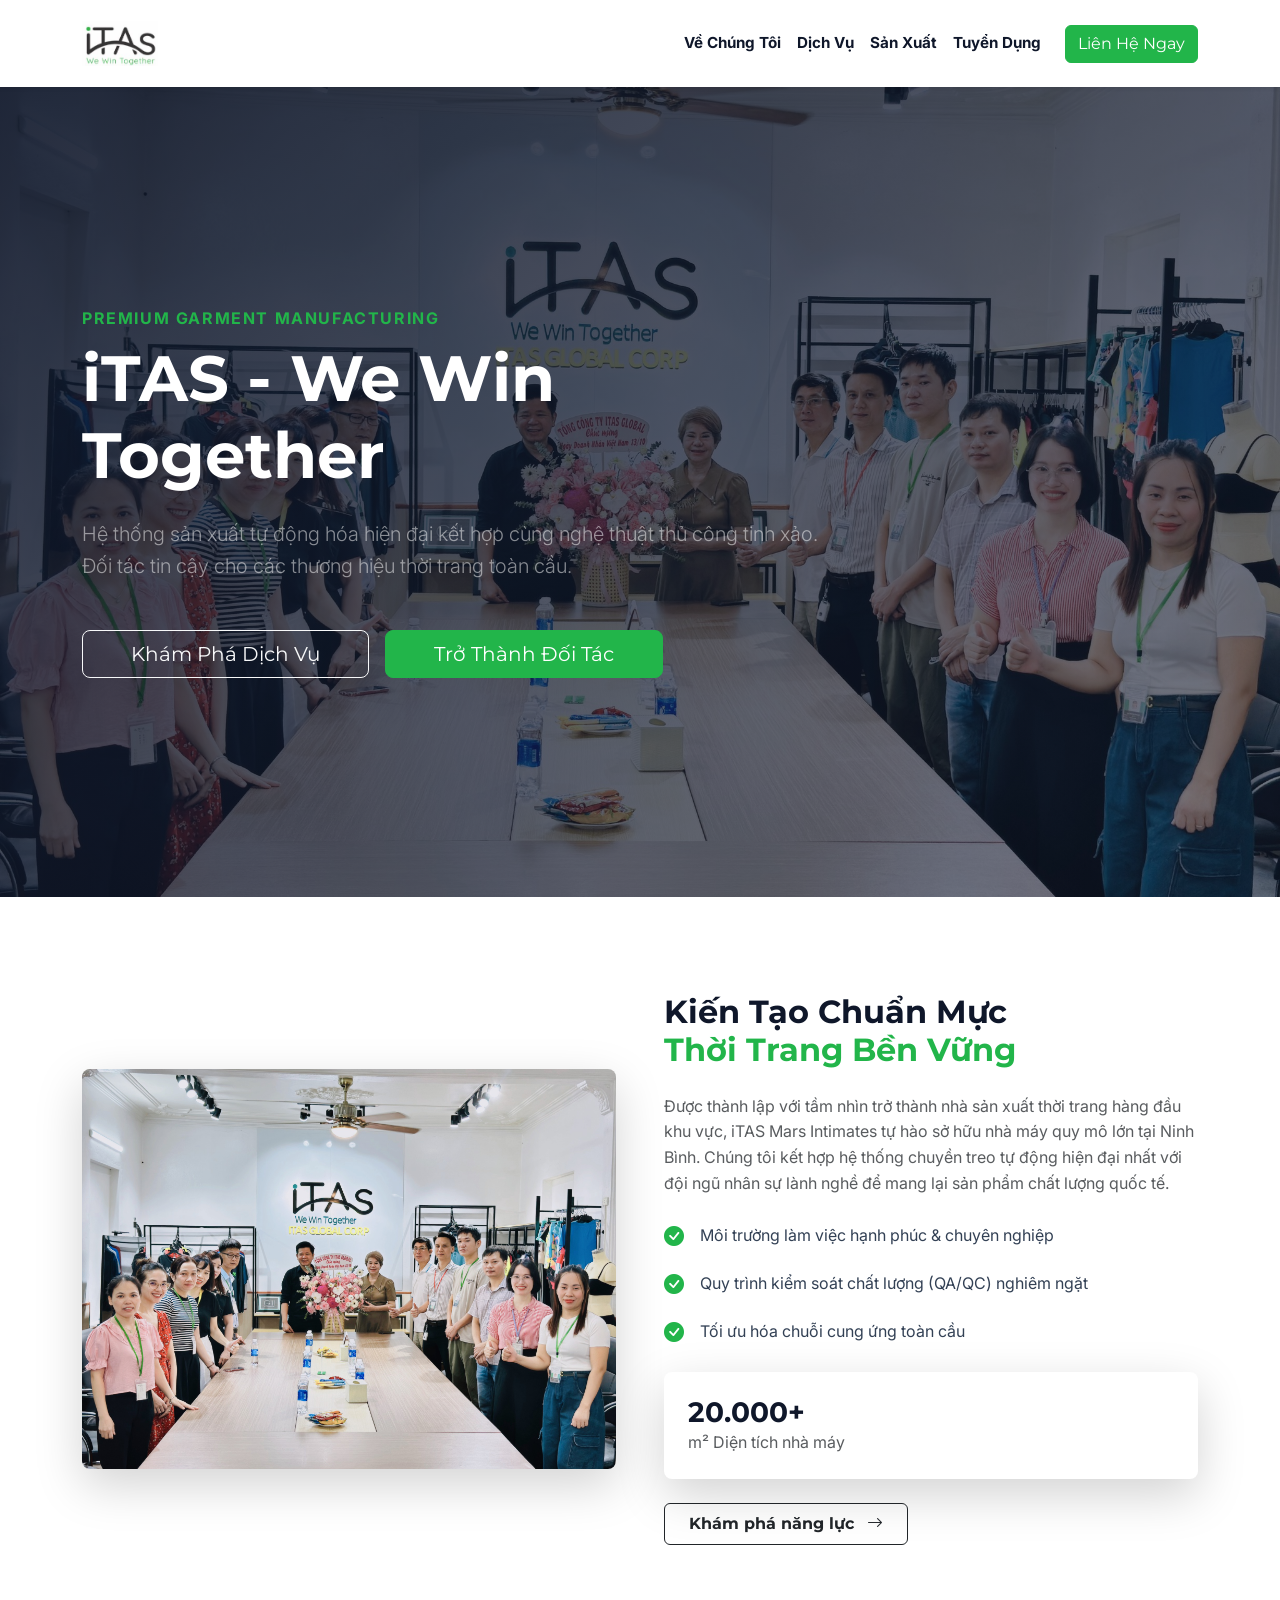
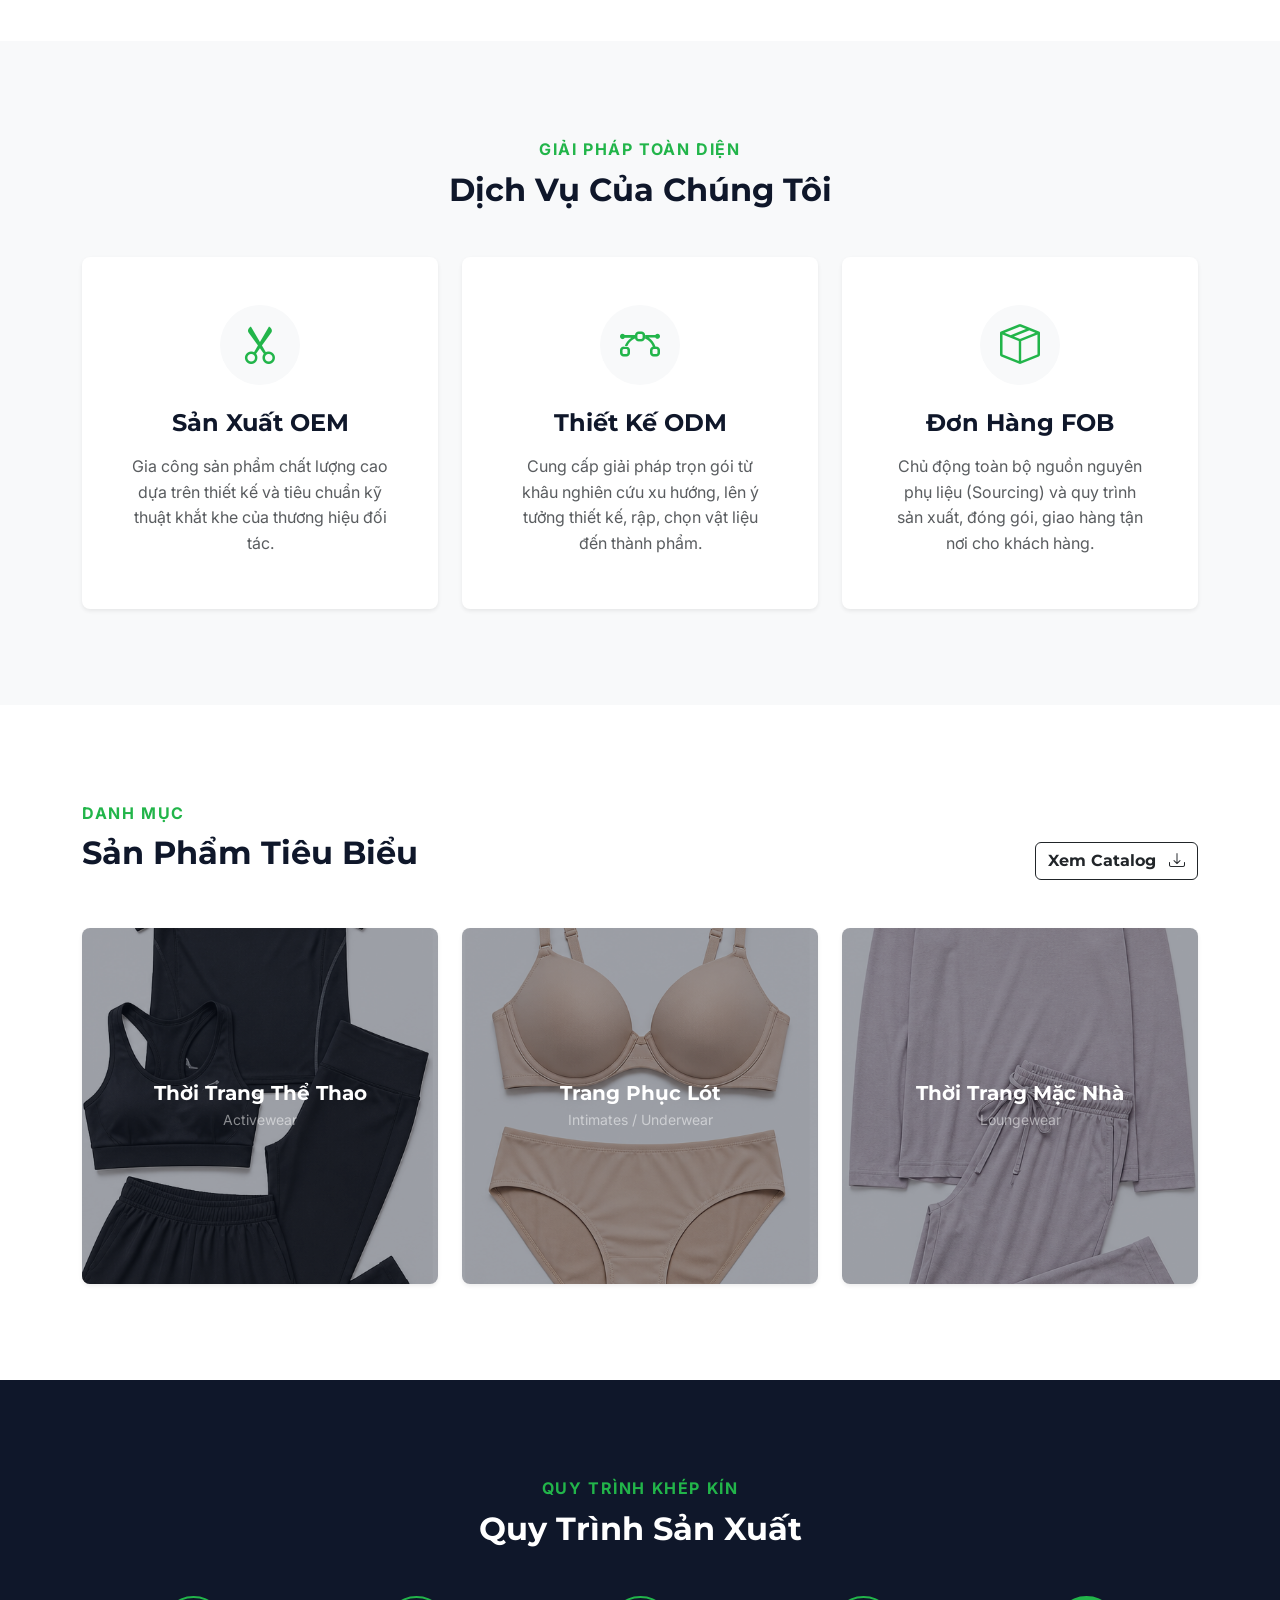
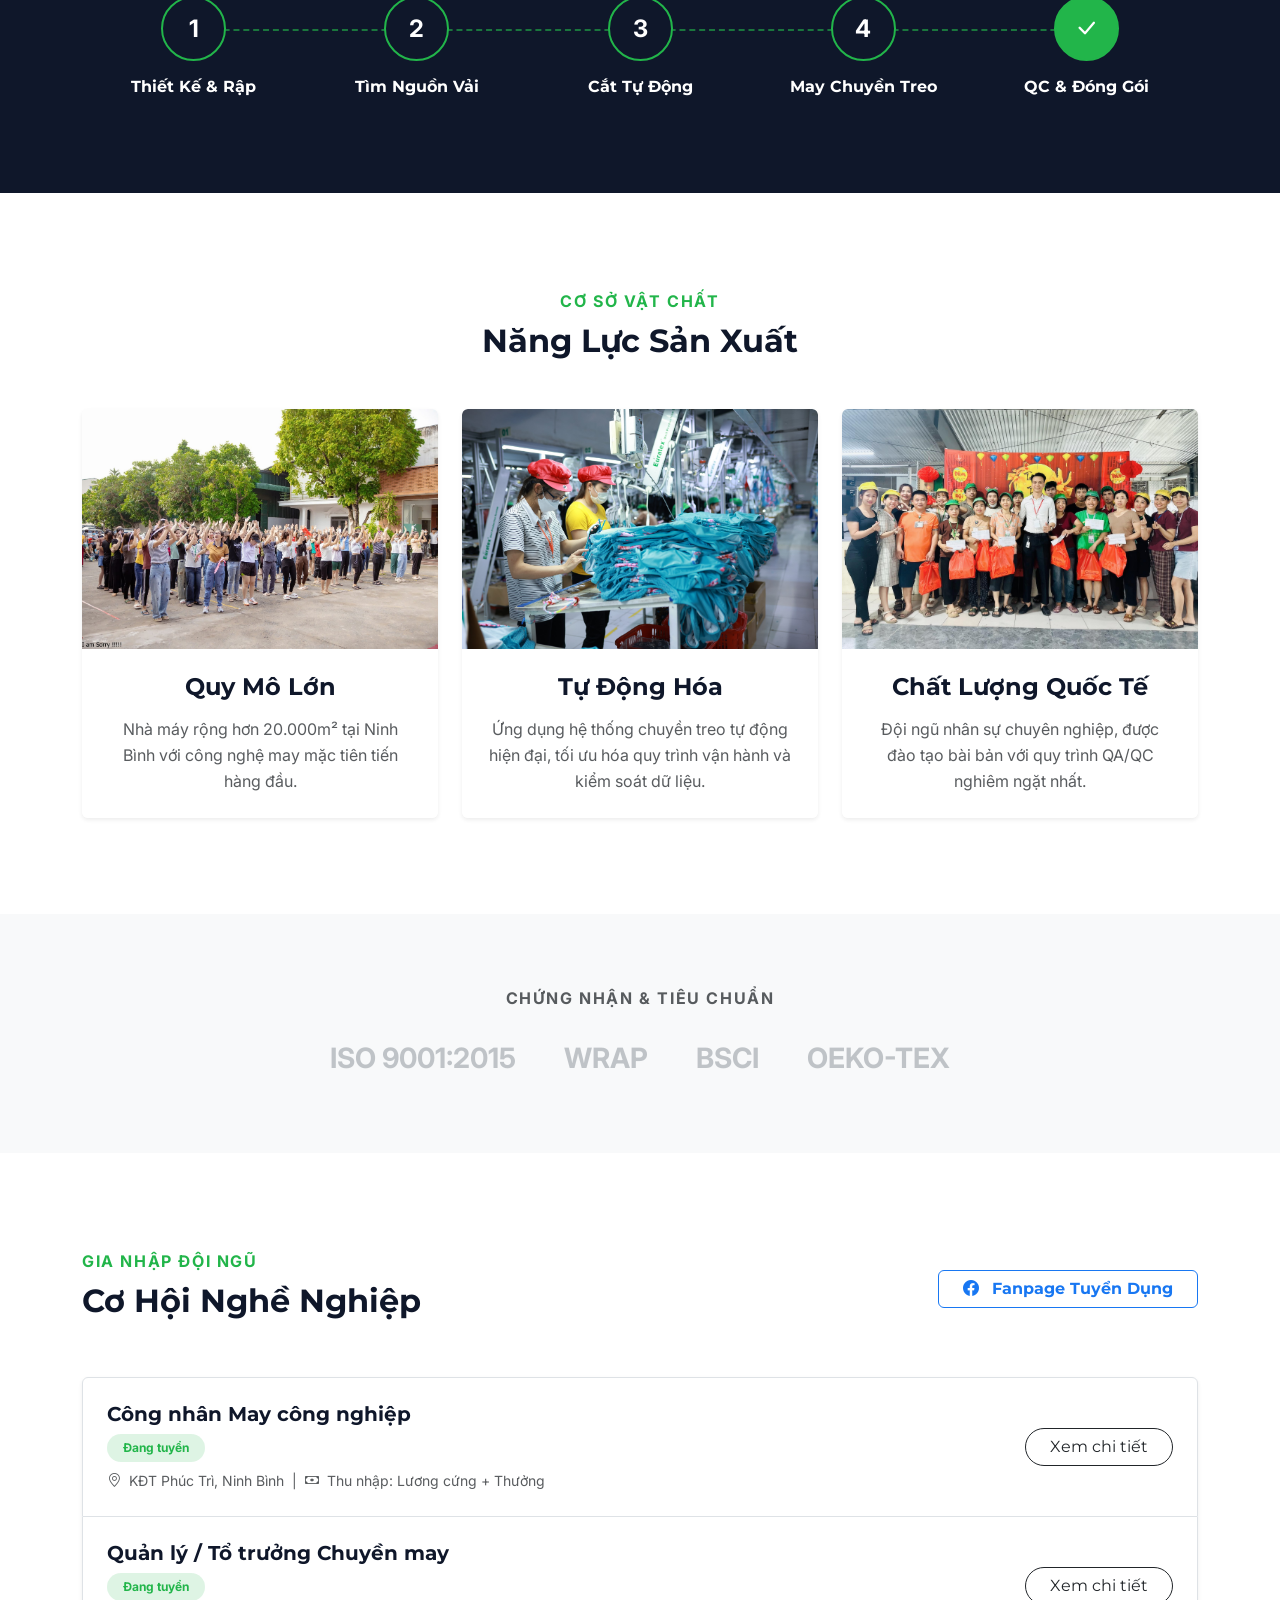
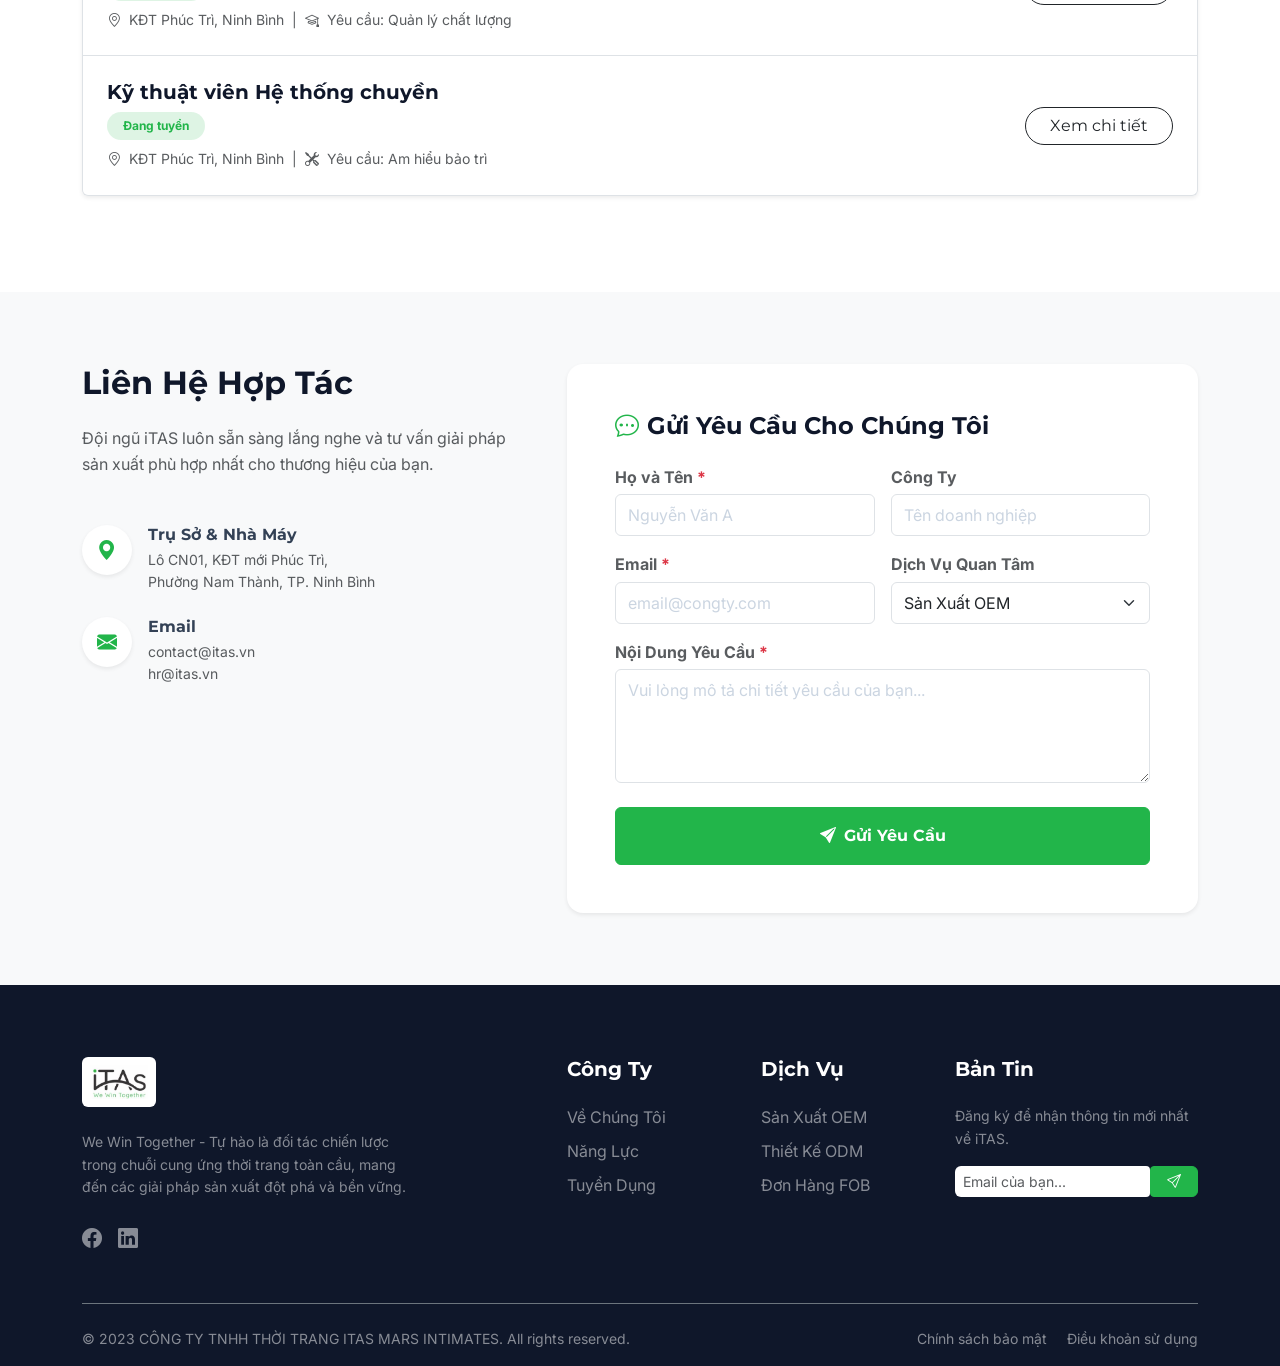
==== index.html @ ffc61209 "rename html" ====
<!DOCTYPE html>
<html lang="vi">
<head>
    <meta charset="UTF-8">
    <meta name="viewport" content="width=device-width, initial-scale=1.0">
    <title>iTAS Mars Intimates - We Win Together | Premium Garment Manufacturing</title>
    <meta name="description" content="iTAS - Đối tác sản xuất may mặc toàn cầu. Hệ thống tự động hóa hiện đại, dịch vụ OEM/ODM/FOB chuẩn quốc tế.">
    
    <!-- Google Fonts: Montserrat (Headings) & Inter (Body) -->
    <link rel="preconnect" href="https://fonts.googleapis.com">
    <link rel="preconnect" href="https://fonts.gstatic.com" crossorigin>
    <link href="https://fonts.googleapis.com/css2?family=Inter:wght@300;400;500;600&family=Montserrat:wght@500;600;700;800&display=swap" rel="stylesheet">
    
    <!-- Frameworks & Icons -->
    <link href="https://cdn.jsdelivr.net/npm/bootstrap@5.3.0/dist/css/bootstrap.min.css" rel="stylesheet">
    <link href="https://cdn.jsdelivr.net/npm/bootstrap-icons@1.10.5/font/bootstrap-icons.css" rel="stylesheet">
    
    <!-- Custom B2B Stylesheet -->
    <link href="css/style.css" rel="stylesheet">
</head>
<body>

    <!-- HEADER -->
    <header class="header sticky-top bg-white shadow-sm">
        <nav class="navbar navbar-expand-lg navbar-light py-3">
            <div class="container">
                <a class="navbar-brand" href="#">
                    <img src="images/logo.png" alt="iTAS Logo" class="header__logo">
                </a>
                <button class="navbar-toggler" type="button" data-bs-toggle="collapse" data-bs-target="#navbarNav" aria-label="Toggle navigation">
                    <span class="navbar-toggler-icon"></span>
                </button>
                <div class="collapse navbar-collapse" id="navbarNav">
                    <ul class="navbar-nav ms-auto align-items-center">
                        <li class="nav-item"><a class="nav-link fw-bold" href="#about">Về Chúng Tôi</a></li>
                        <li class="nav-item"><a class="nav-link fw-bold" href="#services">Dịch Vụ</a></li>
                        <li class="nav-item"><a class="nav-link fw-bold" href="#capabilities">Sản Xuất</a></li>
                        <li class="nav-item"><a class="nav-link fw-bold" href="#careers">Tuyển Dụng</a></li>
                        <li class="nav-item ms-lg-3">
                            <a class="btn btn-primary" href="#contact">Liên Hệ Ngay</a>
                        </li>
                    </ul>
                </div>
            </div>
        </nav>
    </header>

    <main>
        <!-- 1. HERO SECTION -->
        <section class="hero position-relative d-flex align-items-center">
            <div class="container position-relative z-2 text-center text-md-start">
                <div class="row">
                    <div class="col-lg-8">
                        <span class="hero__subtitle text-uppercase tracking-wide mb-2 d-block text-accent fw-bold">Premium Garment Manufacturing</span>
                        <h1 class="display-3 fw-bold mb-4 hero__title text-white">iTAS - We Win Together</h1>
                        <p class="lead mb-5 text-white-50 hero__desc">Hệ thống sản xuất tự động hóa hiện đại kết hợp cùng nghệ thuật thủ công tinh xảo. Đối tác tin cậy cho các thương hiệu thời trang toàn cầu.</p>
                        <div class="d-flex gap-3 justify-content-center justify-content-md-start">
                            <a href="#services" class="btn btn-outline-light btn-lg px-5">Khám Phá Dịch Vụ</a>
                            <a href="#contact" class="btn btn-primary btn-lg px-5">Trở Thành Đối Tác</a>
                        </div>
                    </div>
                </div>
            </div>
            <div class="hero__overlay"></div>
        </section>

        <!-- 2. ABOUT SECTION -->
        <section id="about" class="section py-5 my-5">
            <div class="container">
                <div class="row align-items-center g-5">
                    <div class="col-lg-6">
                        <img src="images/hero-bg.jpg" alt="iTAS Board of Directors" class="img-fluid rounded-3 shadow-lg">
                    </div>
                    <div class="col-lg-6">
                        <h2 class="section__title mb-4">Kiến Tạo Chuẩn Mực <br><span class="text-accent">Thời Trang Bền Vững</span></h2>
                        <p class="text-muted mb-4">Được thành lập với tầm nhìn trở thành nhà sản xuất thời trang hàng đầu khu vực, iTAS Mars Intimates tự hào sở hữu nhà máy quy mô lớn tại Ninh Bình. Chúng tôi kết hợp hệ thống chuyền treo tự động hiện đại nhất với đội ngũ nhân sự lành nghề để mang lại sản phẩm chất lượng quốc tế.</p>
                        <ul class="list-unstyled mb-4">
                            <li class="d-flex align-items-center mb-3"><i class="bi bi-check-circle-fill text-accent me-3 fs-5"></i> Môi trường làm việc hạnh phúc & chuyên nghiệp</li>
                            <li class="d-flex align-items-center mb-3"><i class="bi bi-check-circle-fill text-accent me-3 fs-5"></i> Quy trình kiểm soát chất lượng (QA/QC) nghiêm ngặt</li>
                            <li class="d-flex align-items-center"><i class="bi bi-check-circle-fill text-accent me-3 fs-5"></i> Tối ưu hóa chuỗi cung ứng toàn cầu</li>
                        </ul>
                        <div class="about__stats bg-white p-4 shadow-lg rounded-3 my-4 d-none d-lg-block">
                            <h3 class="fw-bold text-primary-dark mb-0">20.000+</h3>
                            <p class="text-muted mb-0">m² Diện tích nhà máy</p>
                        </div>
                        <a href="#capabilities" class="btn btn-outline-dark px-4 py-2 fw-bold">Khám phá năng lực <i class="bi bi-arrow-right ms-2"></i></a>
                    </div>
                </div>
            </div>
        </section>

        <!-- 3. SERVICES SECTION -->
        <section id="services" class="section bg-light py-5">
            <div class="container py-5">
                <div class="text-center mb-5">
                    <span class="text-accent fw-bold text-uppercase tracking-wide">Giải Pháp Toàn Diện</span>
                    <h2 class="section__title mt-2">Dịch Vụ Của Chúng Tôi</h2>
                </div>
                <div class="row g-4">
                    <div class="col-md-4">
                        <article class="service-card bg-white p-5 rounded-3 shadow-sm h-100 text-center">
                            <div class="service-card__icon bg-light rounded-circle d-inline-flex align-items-center justify-content-center mb-4" style="width: 80px; height: 80px;">
                                <i class="bi bi-scissors fs-1 text-accent"></i>
                            </div>
                            <h4 class="fw-bold mb-3 text-primary-dark">Sản Xuất OEM</h4>
                            <p class="text-muted mb-0">Gia công sản phẩm chất lượng cao dựa trên thiết kế và tiêu chuẩn kỹ thuật khắt khe của thương hiệu đối tác.</p>
                        </article>
                    </div>
                    <div class="col-md-4">
                        <article class="service-card bg-white p-5 rounded-3 shadow-sm h-100 text-center">
                            <div class="service-card__icon bg-light rounded-circle d-inline-flex align-items-center justify-content-center mb-4" style="width: 80px; height: 80px;">
                                <i class="bi bi-bezier fs-1 text-accent"></i>
                            </div>
                            <h4 class="fw-bold mb-3 text-primary-dark">Thiết Kế ODM</h4>
                            <p class="text-muted mb-0">Cung cấp giải pháp trọn gói từ khâu nghiên cứu xu hướng, lên ý tưởng thiết kế, rập, chọn vật liệu đến thành phẩm.</p>
                        </article>
                    </div>
                    <div class="col-md-4">
                        <article class="service-card bg-white p-5 rounded-3 shadow-sm h-100 text-center">
                            <div class="service-card__icon bg-light rounded-circle d-inline-flex align-items-center justify-content-center mb-4" style="width: 80px; height: 80px;">
                                <i class="bi bi-box-seam fs-1 text-accent"></i>
                            </div>
                            <h4 class="fw-bold mb-3 text-primary-dark">Đơn Hàng FOB</h4>
                            <p class="text-muted mb-0">Chủ động toàn bộ nguồn nguyên phụ liệu (Sourcing) và quy trình sản xuất, đóng gói, giao hàng tận nơi cho khách hàng.</p>
                        </article>
                    </div>
                </div>
            </div>
        </section>

        <!-- 4. PRODUCT SHOWCASE -->
        <section id="products" class="section py-5 my-5">
            <div class="container">
                <div class="d-flex justify-content-between align-items-end mb-5">
                    <div>
                        <span class="text-accent fw-bold text-uppercase tracking-wide">Danh Mục</span>
                        <h2 class="section__title mt-2">Sản Phẩm Tiêu Biểu</h2>
                    </div>
                    <a href="#contact" class="btn btn-outline-dark d-none d-md-inline-block fw-bold">Xem Catalog <i class="bi bi-download ms-2"></i></a>
                </div>
                <div class="row g-4">
                    <div class="col-md-6 col-lg-4">
                        <div class="product-card position-relative overflow-hidden rounded-3 shadow-sm text-white text-center ratio ratio-1x1" style="background-image: url('images/product_part_1.png'); background-size: cover; background-position: center;">
                            <div class="d-flex flex-column align-items-center justify-content-center p-4 product-card__content">
                                <h5 class="fw-bold mb-1">Thời Trang Thể Thao</h5>
                                <span class="text-white-50 small">Activewear</span>
                            </div>
                        </div>
                    </div>
                    <div class="col-md-6 col-lg-4">
                        <div class="product-card position-relative overflow-hidden rounded-3 shadow-sm text-white text-center ratio ratio-1x1" style="background-image: url('images/product_part_2.png'); background-size: cover; background-position: center;">
                            <div class="d-flex flex-column align-items-center justify-content-center p-4 product-card__content">
                                <h5 class="fw-bold mb-1">Trang Phục Lót</h5>
                                <span class="text-white-50 small">Intimates / Underwear</span>
                            </div>
                        </div>
                    </div>
                    <div class="col-md-6 col-lg-4">
                        <div class="product-card position-relative overflow-hidden rounded-3 shadow-sm text-white text-center ratio ratio-1x1" style="background-image: url('images/product_part_3.png'); background-size: cover; background-position: center;">
                            <div class="d-flex flex-column align-items-center justify-content-center p-4 product-card__content">
                                <h5 class="fw-bold mb-1">Thời Trang Mặc Nhà</h5>
                                <span class="text-white-50 small">Loungewear</span>
                            </div>
                        </div>
                    </div>
                </div>
            </div>
        </section>

        <!-- 5. PRODUCTION PROCESS -->
        <section id="process" class="section bg-primary-dark text-white py-5">
            <div class="container py-5">
                <div class="text-center mb-5">
                    <span class="text-accent fw-bold text-uppercase tracking-wide">Quy Trình Khép Kín</span>
                    <h2 class="section__title mt-2 text-white">Quy Trình Sản Xuất</h2>
                </div>
                <div class="d-flex flex-column flex-md-row justify-content-between align-items-center process-container gap-5 gap-md-0">
                    <div class="process-step text-center flex-fill w-100">
                        <div class="process-step__number bg-primary-dark text-white border-accent rounded-circle mx-auto mb-3 d-flex align-items-center justify-content-center fs-4 fw-bold position-relative z-2">1</div>
                        <h6 class="fw-bold mb-0">Thiết Kế & Rập</h6>
                    </div>
                    <div class="process-step text-center flex-fill w-100">
                        <div class="process-step__number bg-primary-dark text-white border-accent rounded-circle mx-auto mb-3 d-flex align-items-center justify-content-center fs-4 fw-bold position-relative z-2">2</div>
                        <h6 class="fw-bold mb-0">Tìm Nguồn Vải</h6>
                    </div>
                    <div class="process-step text-center flex-fill w-100">
                        <div class="process-step__number bg-primary-dark text-white border-accent rounded-circle mx-auto mb-3 d-flex align-items-center justify-content-center fs-4 fw-bold position-relative z-2">3</div>
                        <h6 class="fw-bold mb-0">Cắt Tự Động</h6>
                    </div>
                    <div class="process-step text-center flex-fill w-100">
                        <div class="process-step__number bg-primary-dark text-white border-accent rounded-circle mx-auto mb-3 d-flex align-items-center justify-content-center fs-4 fw-bold position-relative z-2">4</div>
                        <h6 class="fw-bold mb-0">May Chuyền Treo</h6>
                    </div>
                    <div class="process-step text-center flex-fill w-100">
                        <div class="process-step__number bg-accent text-white border-accent rounded-circle mx-auto mb-3 d-flex align-items-center justify-content-center fs-4 fw-bold position-relative z-2"><i class="bi bi-check-lg"></i></div>
                        <h6 class="fw-bold mb-0">QC & Đóng Gói</h6>
                    </div>
                </div>
            </div>
        </section>

        <!-- 6. CAPABILITIES (Refined existing section) -->
        <section id="capabilities" class="section py-5 my-5">
            <div class="container">
                <div class="text-center mb-5">
                    <span class="text-accent fw-bold text-uppercase tracking-wide">Cơ Sở Vật Chất</span>
                    <h2 class="section__title mt-2">Năng Lực Sản Xuất</h2>
                </div>
                <div class="row g-4 text-center">
                    <div class="col-md-4">
                        <article class="card card-b2b h-100 shadow-sm border-0">
                            <div class="overflow-hidden rounded-top">
                                <img src="images/img-quymo.jpg" class="card-img-top card-b2b__img" alt="Quy mô nhà máy">
                            </div>
                            <div class="card-body p-4 bg-white rounded-bottom">
                                <h4 class="fw-bold mb-3 text-primary-dark">Quy Mô Lớn</h4>
                                <p class="text-muted mb-0">Nhà máy rộng hơn 20.000m² tại Ninh Bình với công nghệ may mặc tiên tiến hàng đầu.</p>
                            </div>
                        </article>
                    </div>
                    <div class="col-md-4">
                        <article class="card card-b2b h-100 shadow-sm border-0">
                            <div class="overflow-hidden rounded-top">
                                <img src="images/img-chuyen.jpg" class="card-img-top card-b2b__img" alt="Hệ thống tự động hóa">
                            </div>
                            <div class="card-body p-4 bg-white rounded-bottom">
                                <h4 class="fw-bold mb-3 text-primary-dark">Tự Động Hóa</h4>
                                <p class="text-muted mb-0">Ứng dụng hệ thống chuyền treo tự động hiện đại, tối ưu hóa quy trình vận hành và kiểm soát dữ liệu.</p>
                            </div>
                        </article>
                    </div>
                    <div class="col-md-4">
                        <article class="card card-b2b h-100 shadow-sm border-0">
                            <div class="overflow-hidden rounded-top">
                                <img src="images/img-chatluong.jpg" class="card-img-top card-b2b__img" alt="Con người">
                            </div>
                            <div class="card-body p-4 bg-white rounded-bottom">
                                <h4 class="fw-bold mb-3 text-primary-dark">Chất Lượng Quốc Tế</h4>
                                <p class="text-muted mb-0">Đội ngũ nhân sự chuyên nghiệp, được đào tạo bài bản với quy trình QA/QC nghiêm ngặt nhất.</p>
                            </div>
                        </article>
                    </div>
                </div>
            </div>
        </section>

        <!-- 7. CERTIFICATIONS SECTION -->
        <section id="certifications" class="section bg-light py-5">
            <div class="container py-4 text-center">
                <p class="text-muted fw-bold text-uppercase tracking-wide mb-4">Chứng Nhận & Tiêu Chuẩn</p>
                <div class="d-flex justify-content-center align-items-center gap-4 gap-md-5 flex-wrap">
                    <div class="cert-logo fs-3 fw-bold text-secondary">ISO 9001:2015</div>
                    <div class="cert-logo fs-3 fw-bold text-secondary">WRAP</div>
                    <div class="cert-logo fs-3 fw-bold text-secondary">BSCI</div>
                    <div class="cert-logo fs-3 fw-bold text-secondary">OEKO-TEX</div>
                </div>
            </div>
        </section>

        <!-- 8. CAREERS (Refined existing section) -->
        <section id="careers" class="section py-5 my-5">
            <div class="container">
                <div class="row align-items-center mb-5">
                    <div class="col-md-8">
                        <span class="text-accent fw-bold text-uppercase tracking-wide">Gia Nhập Đội Ngũ</span>
                        <h2 class="section__title mt-2">Cơ Hội Nghề Nghiệp</h2>
                    </div>
                    <div class="col-md-4 text-md-end mt-3 mt-md-0">
                        <a href="https://www.facebook.com/tuyendungitas" target="_blank" class="btn btn-facebook px-4 fw-bold"><i class="bi bi-facebook me-2"></i> Fanpage Tuyển Dụng</a>
                    </div>
                </div>
                <div class="row justify-content-center">
                    <div class="col-lg-12">
                        <div class="list-group shadow-sm border-0">
                            <div class="list-group-item list-group-item-action d-flex flex-column flex-md-row justify-content-between align-items-md-center p-4 border-bottom">
                                <div class="mb-3 mb-md-0">
                                    <h5 class="fw-bold mb-2 text-primary-dark">Công nhân May công nghiệp</h5>
                                    <span class="badge bg-accent-soft text-accent mb-2 px-3 py-2 rounded-pill">Đang tuyển</span>
                                    <p class="text-muted small mb-0"><i class="bi bi-geo-alt me-1"></i> KĐT Phúc Trì, Ninh Bình &nbsp;|&nbsp; <i class="bi bi-cash me-1"></i> Thu nhập: Lương cứng + Thưởng</p>
                                </div>
                                <button class="btn btn-outline-dark px-4 rounded-pill">Xem chi tiết</button>
                            </div>
                            
                            <div class="list-group-item list-group-item-action d-flex flex-column flex-md-row justify-content-between align-items-md-center p-4 border-bottom">
                                <div class="mb-3 mb-md-0">
                                    <h5 class="fw-bold mb-2 text-primary-dark">Quản lý / Tổ trưởng Chuyền may</h5>
                                    <span class="badge bg-accent-soft text-accent mb-2 px-3 py-2 rounded-pill">Đang tuyển</span>
                                    <p class="text-muted small mb-0"><i class="bi bi-geo-alt me-1"></i> KĐT Phúc Trì, Ninh Bình &nbsp;|&nbsp; <i class="bi bi-mortarboard me-1"></i> Yêu cầu: Quản lý chất lượng</p>
                                </div>
                                <button class="btn btn-outline-dark px-4 rounded-pill">Xem chi tiết</button>
                            </div>

                            <div class="list-group-item list-group-item-action d-flex flex-column flex-md-row justify-content-between align-items-md-center p-4">
                                <div class="mb-3 mb-md-0">
                                    <h5 class="fw-bold mb-2 text-primary-dark">Kỹ thuật viên Hệ thống chuyền</h5>
                                    <span class="badge bg-accent-soft text-accent mb-2 px-3 py-2 rounded-pill">Đang tuyển</span>
                                    <p class="text-muted small mb-0"><i class="bi bi-geo-alt me-1"></i> KĐT Phúc Trì, Ninh Bình &nbsp;|&nbsp; <i class="bi bi-tools me-1"></i> Yêu cầu: Am hiểu bảo trì</p>
                                </div>
                                <button class="btn btn-outline-dark px-4 rounded-pill">Xem chi tiết</button>
                            </div>
                        </div>
                    </div>
                </div>
            </div>
        </section>

        <!-- 9. CONTACT SECTION -->
        <section id="contact" class="section py-5 bg-light">
            <div class="container py-4">
                <div class="row g-5">
                    <div class="col-lg-5">
                        <h2 class="section__title mb-4">Liên Hệ Hợp Tác</h2>
                        <p class="text-muted mb-5">Đội ngũ iTAS luôn sẵn sàng lắng nghe và tư vấn giải pháp sản xuất phù hợp nhất cho thương hiệu của bạn.</p>
                        
                        <div class="d-flex align-items-start mb-4">
                            <a href="https://www.google.com/maps/search/?api=1&query=Lô+CN01,+KĐT+mới+Phúc+Trì,+Phường+Nam+Thành,+TP.+Ninh+Bình" target="_blank" class="bg-white rounded-circle d-flex align-items-center justify-content-center shadow-sm me-3 flex-shrink-0 text-decoration-none" style="width: 50px; height: 50px;" title="Xem trên Google Maps">
                                <i class="bi bi-geo-alt-fill text-accent fs-5"></i>
                            </a>
                            <div>
                                <h6 class="fw-bold mb-1">Trụ Sở & Nhà Máy</h6>
                                <p class="text-muted mb-0 small">
                                    <a href="https://www.google.com/maps/search/?api=1&query=Lô+CN01,+KĐT+mới+Phúc+Trì,+Phường+Nam+Thành,+TP.+Ninh+Bình" target="_blank" class="text-muted text-decoration-none" title="Xem trên Google Maps">Lô CN01, KĐT mới Phúc Trì,<br>Phường Nam Thành, TP. Ninh Bình</a>
                                </p>
                            </div>
                        </div>
                        
                        <div class="d-flex align-items-start mb-4">
                            <a href="mailto:contact@itas.vn" class="bg-white rounded-circle d-flex align-items-center justify-content-center shadow-sm me-3 flex-shrink-0 text-decoration-none" style="width: 50px; height: 50px;" title="Gửi email cho chúng tôi">
                                <i class="bi bi-envelope-fill text-accent fs-5"></i>
                            </a>
                            <div>
                                <h6 class="fw-bold mb-1">Email</h6>
                                <p class="text-muted mb-0 small">
                                    <a href="mailto:contact@itas.vn" class="text-muted text-decoration-none">contact@itas.vn</a><br>
                                    <a href="mailto:hr@itas.vn" class="text-muted text-decoration-none">hr@itas.vn</a>
                                </p>
                            </div>
                        </div>
                    </div>
                    
                    <div class="col-lg-7">
                        <div class="bg-white p-4 p-md-5 rounded-4 shadow-sm contact-form-card">
                            <h4 class="fw-bold mb-4 text-primary-dark"><i class="bi bi-chat-dots text-accent me-2"></i>Gửi Yêu Cầu Cho Chúng Tôi</h4>
                            <form>
                                <div class="row g-3">
                                    <div class="col-md-6">
                                        <label for="name" class="form-label fw-bold text-muted mb-1">Họ và Tên <span class="text-danger">*</span></label>
                                        <input type="text" class="form-control form-control-b2b py-2" id="name" placeholder="Nguyễn Văn A" required>
                                    </div>
                                    <div class="col-md-6">
                                        <label for="company" class="form-label fw-bold text-muted mb-1">Công Ty</label>
                                        <input type="text" class="form-control form-control-b2b py-2" id="company" placeholder="Tên doanh nghiệp">
                                    </div>
                                    <div class="col-md-6">
                                        <label for="email" class="form-label fw-bold text-muted mb-1">Email <span class="text-danger">*</span></label>
                                        <input type="email" class="form-control form-control-b2b py-2" id="email" placeholder="email@congty.com" required>
                                    </div>
                                    <div class="col-md-6">
                                        <label for="service" class="form-label fw-bold text-muted mb-1">Dịch Vụ Quan Tâm</label>
                                        <select class="form-select form-control-b2b py-2" id="service">
                                            <option value="oem">Sản Xuất OEM</option>
                                            <option value="odm">Thiết Kế ODM</option>
                                            <option value="fob">Đơn Hàng FOB</option>
                                        </select>
                                    </div>
                                    <div class="col-12">
                                        <label for="message" class="form-label fw-bold text-muted mb-1">Nội Dung Yêu Cầu <span class="text-danger">*</span></label>
                                        <textarea class="form-control form-control-b2b py-2" id="message" rows="4" placeholder="Vui lòng mô tả chi tiết yêu cầu của bạn..." required></textarea>
                                    </div>
                                    <div class="col-12 mt-4">
                                        <button type="submit" class="btn btn-primary w-100 py-3 fw-bold"><i class="bi bi-send-fill me-2"></i>Gửi Yêu Cầu</button>
                                    </div>
                                </div>
                            </form>
                        </div>
                    </div>
                </div>
            </div>
        </section>
    </main>

    <!-- 10. FOOTER -->
    <footer class="footer bg-primary-dark text-white pt-5 pb-3">
        <div class="container pt-4">
            <div class="row g-5 mb-5">
                <div class="col-lg-4">
                    <img src="images/logo.png" alt="iTAS Logo" class="mb-4 bg-white p-2 rounded" style="max-height: 50px;">
                    <p class="text-white-50 small mb-4">We Win Together - Tự hào là đối tác chiến lược trong chuỗi cung ứng thời trang toàn cầu, mang đến các giải pháp sản xuất đột phá và bền vững.</p>
                    <div class="d-flex gap-3">
                        <a href="https://www.facebook.com/tuyendungitas" target="_blank" class="text-white-50 text-white-hover fs-5"><i class="bi bi-facebook"></i></a>
                        <a href="#" class="text-white-50 text-white-hover fs-5"><i class="bi bi-linkedin"></i></a>
                    </div>
                </div>
                <div class="col-lg-2 offset-lg-1 col-md-4">
                    <h5 class="fw-bold text-white mb-4">Công Ty</h5>
                    <ul class="list-unstyled footer__links">
                        <li class="mb-2"><a href="#about" class="text-white-50 text-decoration-none">Về Chúng Tôi</a></li>
                        <li class="mb-2"><a href="#capabilities" class="text-white-50 text-decoration-none">Năng Lực</a></li>
                        <li class="mb-2"><a href="#careers" class="text-white-50 text-decoration-none">Tuyển Dụng</a></li>
                    </ul>
                </div>
                <div class="col-lg-2 col-md-4">
                    <h5 class="fw-bold text-white mb-4">Dịch Vụ</h5>
                    <ul class="list-unstyled footer__links">
                        <li class="mb-2"><a href="#services" class="text-white-50 text-decoration-none">Sản Xuất OEM</a></li>
                        <li class="mb-2"><a href="#services" class="text-white-50 text-decoration-none">Thiết Kế ODM</a></li>
                        <li class="mb-2"><a href="#services" class="text-white-50 text-decoration-none">Đơn Hàng FOB</a></li>
                    </ul>
                </div>
                <div class="col-lg-3 col-md-4">
                    <h5 class="fw-bold text-white mb-4">Bản Tin</h5>
                    <p class="text-white-50 small mb-3">Đăng ký để nhận thông tin mới nhất về iTAS.</p>
                    <form class="d-flex">
                        <input type="email" class="form-control form-control-sm rounded-start-2 border-0 bg-white" placeholder="Email của bạn..." aria-label="Email">
                        <button class="btn btn-primary btn--accent btn-sm rounded-end-2 px-3" type="submit"><i class="bi bi-send"></i></button>
                    </form>
                </div>
            </div>
            <div class="border-top border-secondary pt-4 mt-4 d-flex flex-column flex-md-row justify-content-between align-items-center">
                <p class="small text-white-50 mb-0">&copy; 2023 CÔNG TY TNHH THỜI TRANG ITAS MARS INTIMATES. All rights reserved.</p>
                <div class="small mt-2 mt-md-0">
                    <a href="#" class="text-white-50 text-decoration-none me-3">Chính sách bảo mật</a>
                    <a href="#" class="text-white-50 text-decoration-none">Điều khoản sử dụng</a>
                </div>
            </div>
        </div>
    </footer>

    <!-- JS Scripts -->
    <script src="https://cdn.jsdelivr.net/npm/bootstrap@5.3.0/dist/js/bootstrap.bundle.min.js"></script>
</body>
</html>
---- css/style.css ----
/*
 * iTAS B2B Corporate Website CSS
 * Architecture: Custom Variables + Components + Utilities
 */

:root {
    /* B2B Premium Color Palette */
    --color-primary-dark: #0f172a;    /* Slate 900 - Trust, Professionalism */
    --color-primary-light: #1e293b;   /* Slate 800 */
    --color-accent: #22B54A;          /* iTAS Brand Green */
    --color-accent-hover: #1a943c;
    --color-accent-soft: rgba(34, 181, 74, 0.15);
    
    /* Typography */
    --font-heading: 'Montserrat', sans-serif;
    --font-body: 'Inter', sans-serif;
    
    /* Layout & Spacing */
    --transition-base: all 0.3s ease;
    --shadow-md: 0 10px 15px -3px rgba(0, 0, 0, 0.05), 0 4px 6px -2px rgba(0, 0, 0, 0.025);
    --shadow-lg-hover: 0 20px 25px -5px rgba(0, 0, 0, 0.1), 0 10px 10px -5px rgba(0, 0, 0, 0.04);
}

/* === BASE TYPOGRAPHY === */
body {
    font-family: var(--font-body);
    color: #334155;
    line-height: 1.6;
    background-color: #ffffff;
}

h1, h2, h3, h4, h5, h6, .navbar-brand, .section__title {
    font-family: var(--font-heading);
    font-weight: 700;
}

/* === UTILITY CLASSES === */
.text-primary-dark { color: var(--color-primary-dark) !important; }
.bg-primary-dark { background-color: var(--color-primary-dark) !important; }
.text-accent { color: var(--color-accent) !important; }
.bg-accent { background-color: var(--color-accent) !important; }
.bg-accent-soft { background-color: var(--color-accent-soft) !important; }
.border-accent { border: 2px solid var(--color-accent) !important; }
.tracking-wide { letter-spacing: 0.1em; }
.text-white-hover:hover { color: #ffffff !important; }

/* === BUTTONS === */
.btn {
    font-family: var(--font-heading);
    transition: var(--transition-base);
}

/* Ghi đè màu mặc định của Bootstrap cho nút Primary thành màu xanh lá iTAS */
.btn.btn-primary {
    --bs-btn-color: #fff;
    --bs-btn-bg: var(--color-accent);
    --bs-btn-border-color: var(--color-accent);
    --bs-btn-hover-color: #fff;
    --bs-btn-hover-bg: var(--color-accent-hover);
    --bs-btn-hover-border-color: var(--color-accent-hover);
    --bs-btn-active-bg: var(--color-accent-hover);
}
.btn.btn-primary:hover {
    transform: translateY(-2px);
    box-shadow: 0 10px 15px -3px rgba(34, 181, 74, 0.3);
}

.btn-outline-primary {
    color: var(--color-primary-dark) !important;
    border-color: var(--color-primary-dark) !important;
}

.btn-facebook {
    color: #1877F2 !important;
    border-color: #1877F2 !important;
}
.btn-facebook:hover {
    background-color: #1877F2 !important;
    color: #ffffff !important;
    border-color: #1877F2 !important;
}

.btn-outline-primary:hover {
    background-color: var(--color-primary-dark) !important;
    color: #ffffff !important;
}

/* === HEADER === */
.header__logo {
    max-height: 45px;
    width: auto;
}

.nav-link {
    color: var(--color-primary-dark) !important;
    font-size: 0.95rem;
    transition: var(--transition-base);
}

.nav-link:hover {
    color: var(--color-accent) !important;
}

/* === HERO SECTION === */
.hero {
    min-height: 90vh;
    background-image: url('../images/hero-bg.jpg');
    background-size: cover;
    background-position: center;
    background-repeat: no-repeat;
    background-attachment: fixed;
}

.hero__overlay {
    position: absolute;
    top: 0; left: 0; width: 100%; height: 100%;
    background: linear-gradient(135deg, rgba(15, 23, 42, 0.9) 0%, rgba(15, 23, 42, 0.5) 100%);
    z-index: 1;
}

/* === SECTIONS === */
.section__title {
    color: var(--color-primary-dark);
}

/* === CARDS (SERVICES, PRODUCTION, ETC) === */
.card-b2b {
    transition: var(--transition-base);
}

.card-b2b:hover {
    transform: translateY(-10px);
    box-shadow: var(--shadow-lg-hover) !important;
}

.card-b2b__img {
    height: 240px;
    object-fit: cover;
    transition: transform 0.6s ease;
}

.card-b2b:hover .card-b2b__img {
    transform: scale(1.05);
}

/* Service Cards */
.service-card {
    border-bottom: 4px solid transparent;
    transition: var(--transition-base);
}

.service-card:hover {
    border-bottom-color: var(--color-accent);
    transform: translateY(-5px);
    box-shadow: var(--shadow-md) !important;
}

.service-card:hover .service-card__icon {
    background-color: var(--color-accent) !important;
}

.service-card:hover .service-card__icon i {
    color: #ffffff !important;
}

/* Product Showcase Grid */
.product-card__content {
    transition: var(--transition-base);
    background: rgba(15, 23, 42, 0.4); /* Lớp phủ đen mờ để chữ luôn dễ đọc trên mọi bức ảnh */
    height: 100%;
}

.product-card:hover .product-card__content {
    background: rgba(15, 23, 42, 0.8); /* Tối hơn khi di chuột qua */
}

/* === PROCESS TIMELINE === */
.process-container { position: relative; }
.process-step { position: relative; z-index: 1; }
.process-step__number { 
    width: 65px; /* Làm to vòng tròn lên một chút để nổi bật hơn */
    height: 65px; 
    transition: var(--transition-base);
}

.process-step:hover .process-step__number {
    background-color: var(--color-accent) !important;
    color: #fff !important;
    transform: scale(1.1);
    box-shadow: 0 0 20px rgba(34, 181, 74, 0.4);
}
.form-control-b2b::placeholder {
    color: #94a3b8;
    color: #cbd5e1;
    opacity: 1;
}
/* Desktop: Đường đứt nét nối liền */
@media (min-width: 768px) {
    .process-step:not(:last-child)::after {
        content: '';
        position: absolute;
        top: 32.5px; /* Căn đúng giữa trọng tâm của hình tròn 65px */
        left: 50%;
        width: 100%; /* Chạy thẳng sang tâm của hình tròn tiếp theo */
        border-top: 2px dashed var(--color-accent);
        z-index: -1;
        opacity: 0.6;
    }
}

/* Mobile: Mũi tên hướng xuống */
@media (max-width: 767px) {
    .process-step:not(:last-child)::after {
        content: '\f229'; /* Ký tự của icon chevron-down trong Bootstrap Icons */
        font-family: 'bootstrap-icons';
        position: absolute;
        bottom: -2.2rem; /* Rơi thẳng vào khoảng trống giữa các bước */
        left: 50%;
        transform: translateX(-50%);
        color: var(--color-accent);
        font-size: 1.5rem;
        opacity: 0.8;
    }
}

/* === MISC === */
.cert-logo { opacity: 0.4; transition: var(--transition-base); cursor: pointer; }
.cert-logo:hover { opacity: 1; color: var(--color-primary-dark) !important; }
.footer__links a { transition: color 0.2s; }
.footer__links a:hover { color: var(--color-accent) !important; text-decoration: underline !important; }
.list-group-item-action:hover { background-color: #f8fafc; border-left: 4px solid var(--color-accent); }
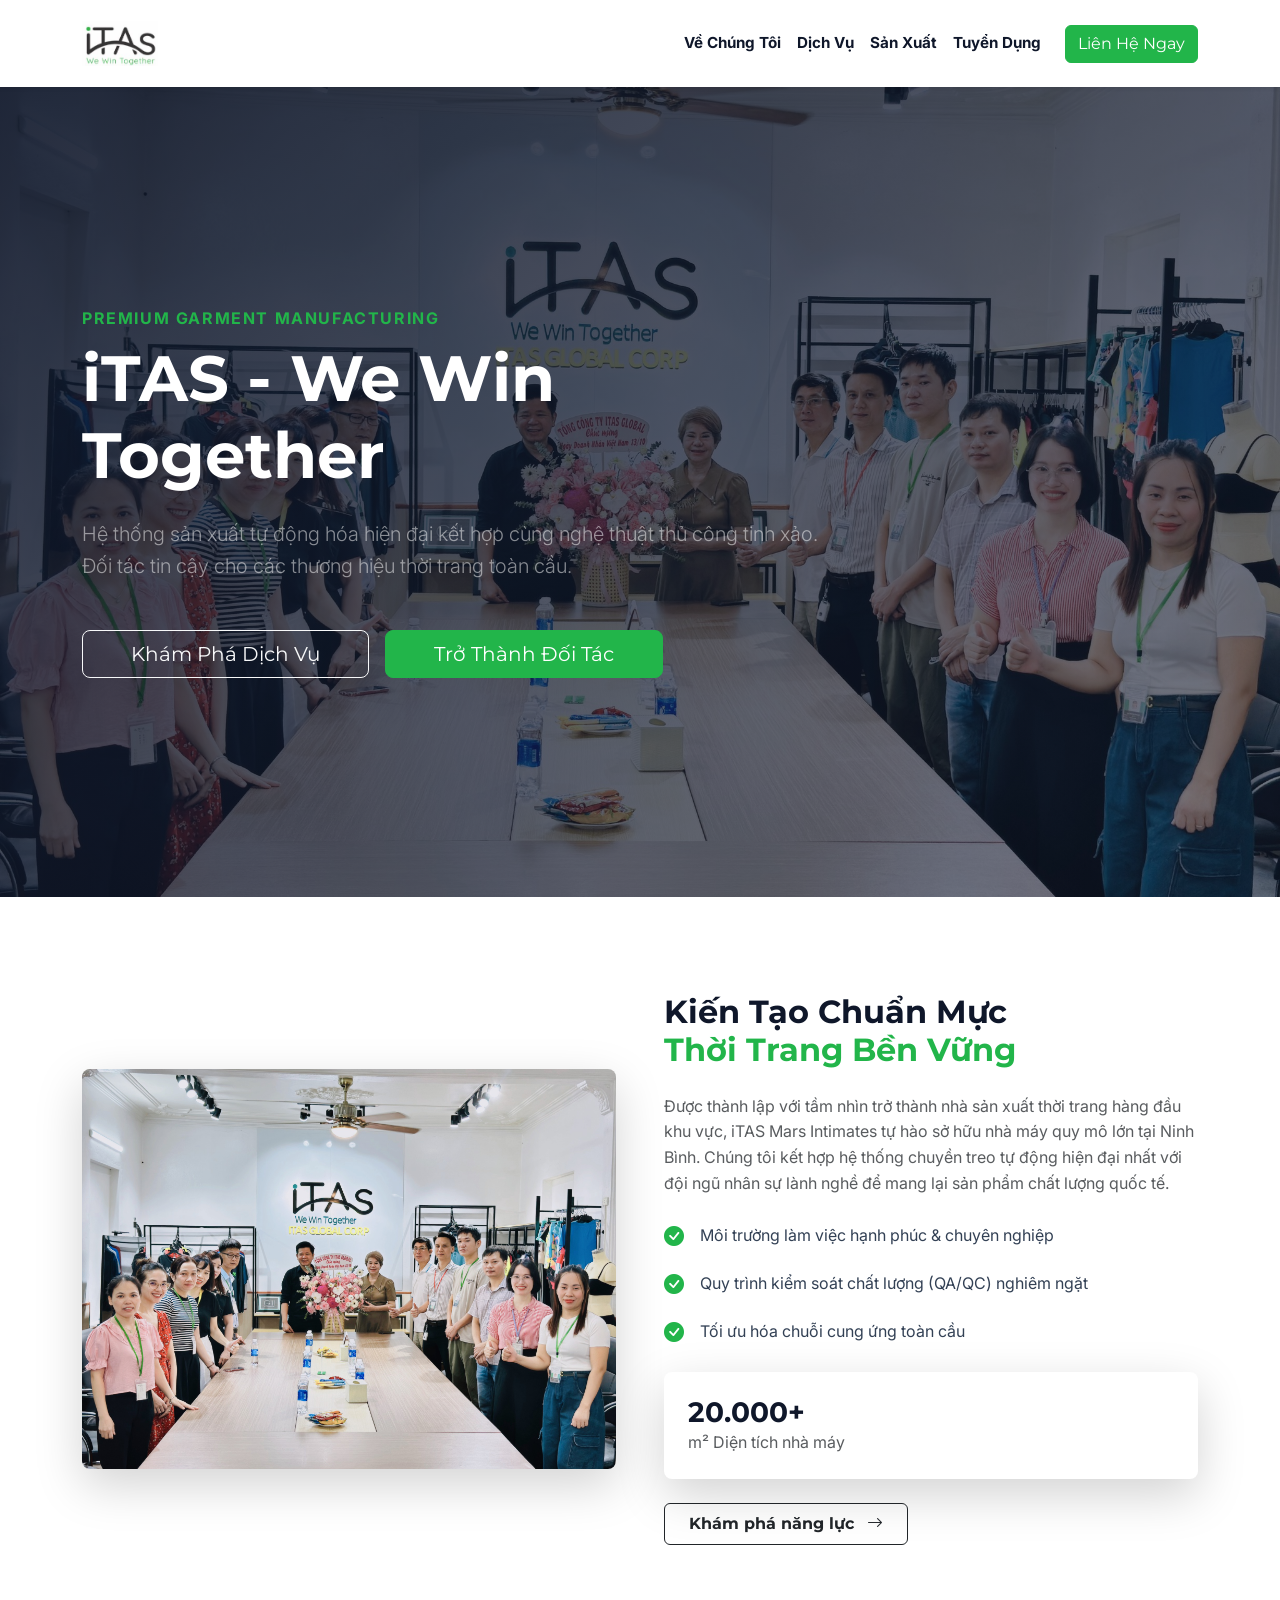
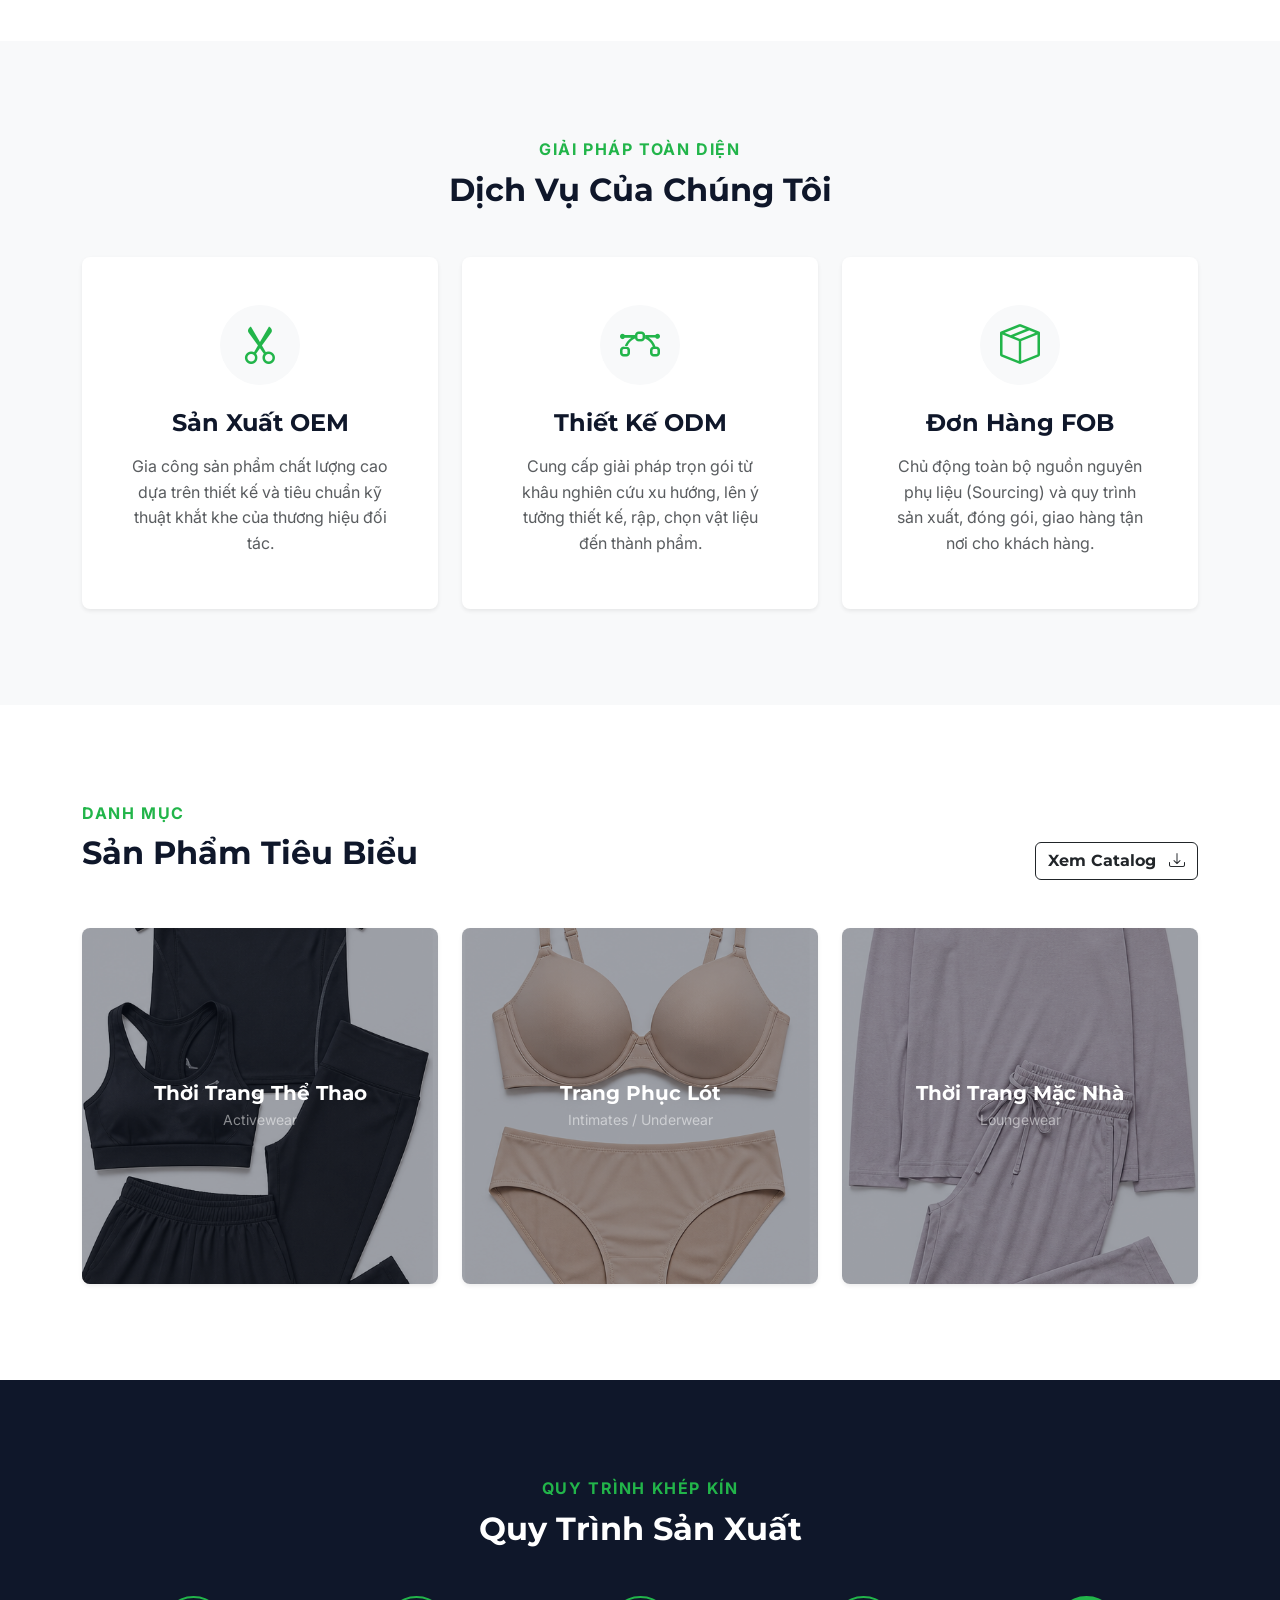
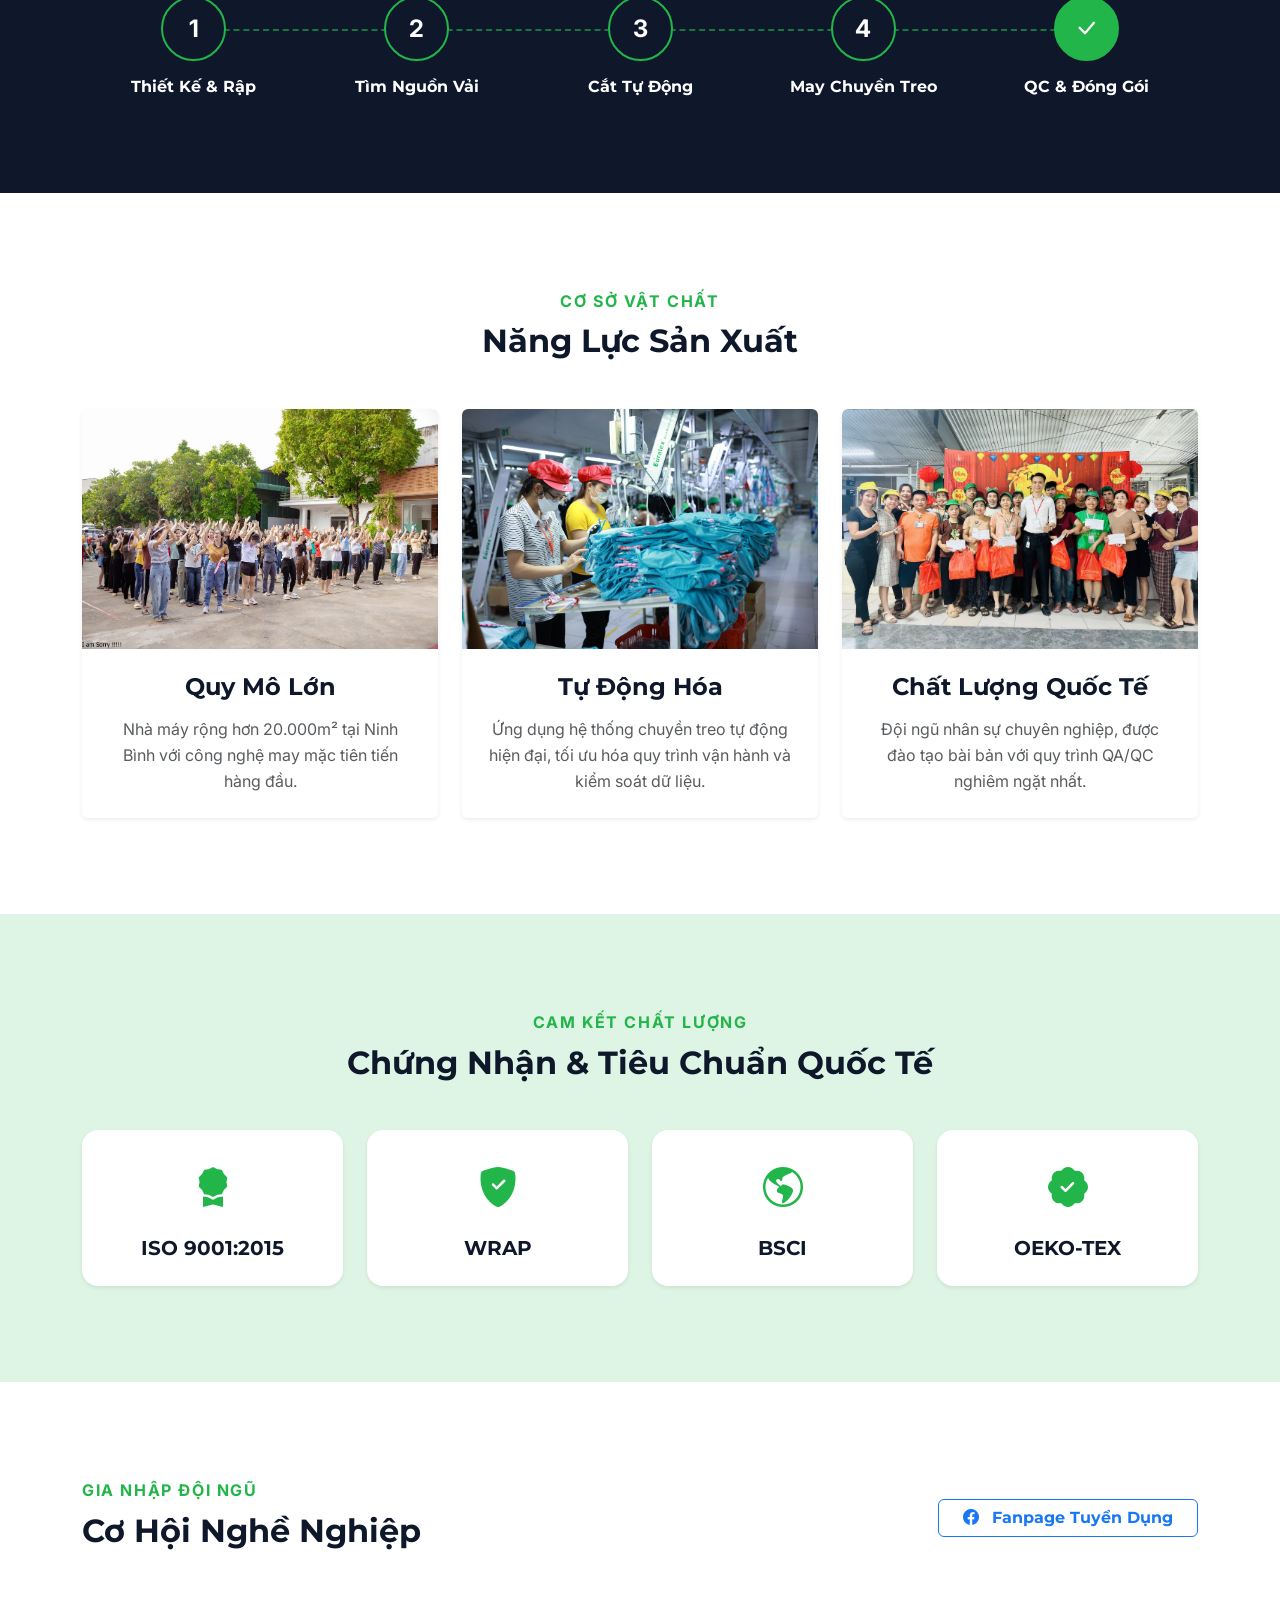
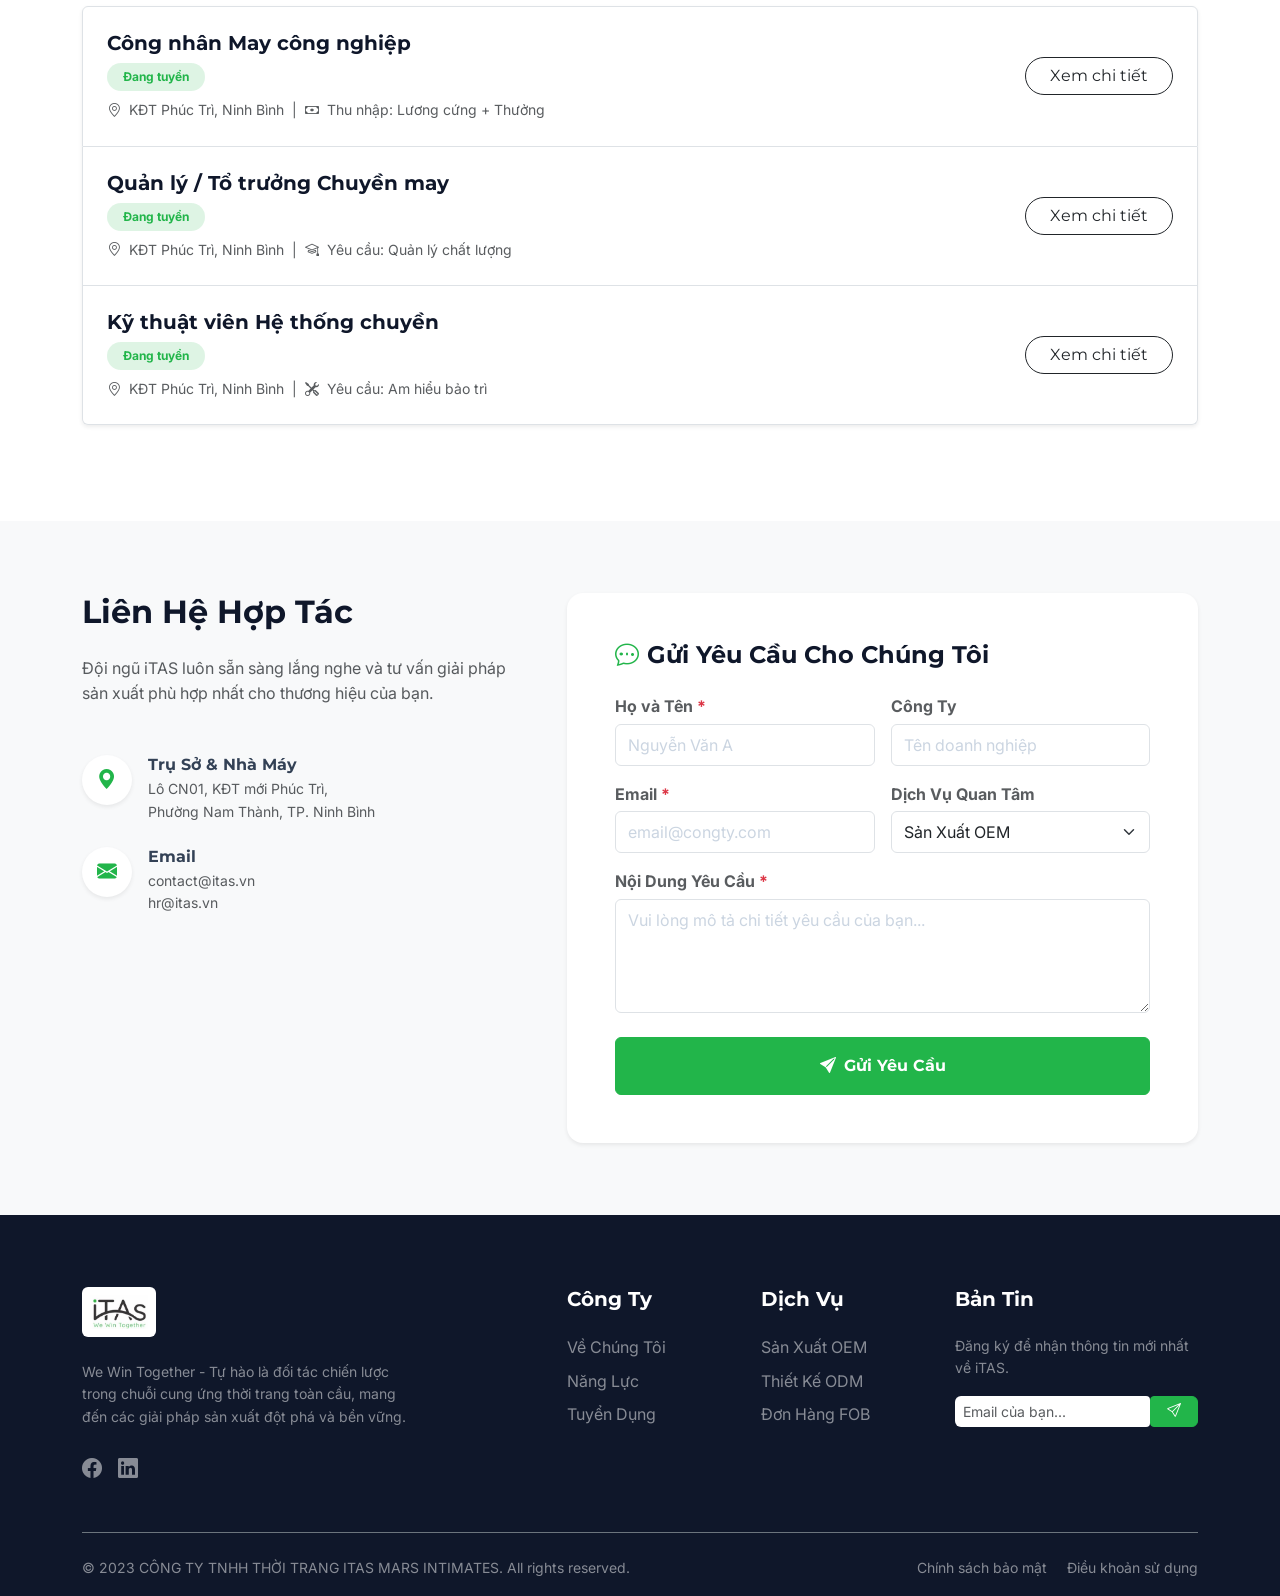
==== commit 7846e8a2: "thay đổi giao diện chứng nhận và tiêu chuẩn" ====
--- a/index.html
+++ b/index.html
@@ -245,14 +245,37 @@
         </section>
 
         <!-- 7. CERTIFICATIONS SECTION -->
-        <section id="certifications" class="section bg-light py-5">
-            <div class="container py-4 text-center">
-                <p class="text-muted fw-bold text-uppercase tracking-wide mb-4">Chứng Nhận & Tiêu Chuẩn</p>
-                <div class="d-flex justify-content-center align-items-center gap-4 gap-md-5 flex-wrap">
-                    <div class="cert-logo fs-3 fw-bold text-secondary">ISO 9001:2015</div>
-                    <div class="cert-logo fs-3 fw-bold text-secondary">WRAP</div>
-                    <div class="cert-logo fs-3 fw-bold text-secondary">BSCI</div>
-                    <div class="cert-logo fs-3 fw-bold text-secondary">OEKO-TEX</div>
+        <section id="certifications" class="section bg-accent-soft py-5">
+            <div class="container py-5 text-center">
+                <div class="mb-5">
+                    <span class="text-accent fw-bold text-uppercase tracking-wide">Cam Kết Chất Lượng</span>
+                    <h2 class="section__title mt-2">Chứng Nhận & Tiêu Chuẩn Quốc Tế</h2>
+                </div>
+                <div class="row justify-content-center g-4">
+                    <div class="col-6 col-md-3">
+                        <div class="cert-card bg-white p-4 rounded-4 shadow-sm h-100 d-flex flex-column align-items-center justify-content-center">
+                            <i class="bi bi-award-fill fs-1 text-accent mb-3"></i>
+                            <h5 class="fw-bold text-primary-dark mb-0">ISO 9001:2015</h5>
+                        </div>
+                    </div>
+                    <div class="col-6 col-md-3">
+                        <div class="cert-card bg-white p-4 rounded-4 shadow-sm h-100 d-flex flex-column align-items-center justify-content-center">
+                            <i class="bi bi-shield-fill-check fs-1 text-accent mb-3"></i>
+                            <h5 class="fw-bold text-primary-dark mb-0">WRAP</h5>
+                        </div>
+                    </div>
+                    <div class="col-6 col-md-3">
+                        <div class="cert-card bg-white p-4 rounded-4 shadow-sm h-100 d-flex flex-column align-items-center justify-content-center">
+                            <i class="bi bi-globe-americas fs-1 text-accent mb-3"></i>
+                            <h5 class="fw-bold text-primary-dark mb-0">BSCI</h5>
+                        </div>
+                    </div>
+                    <div class="col-6 col-md-3">
+                        <div class="cert-card bg-white p-4 rounded-4 shadow-sm h-100 d-flex flex-column align-items-center justify-content-center">
+                            <i class="bi bi-patch-check-fill fs-1 text-accent mb-3"></i>
+                            <h5 class="fw-bold text-primary-dark mb-0">OEKO-TEX</h5>
+                        </div>
+                    </div>
                 </div>
             </div>
         </section>
--- a/css/style.css
+++ b/css/style.css
@@ -224,8 +224,8 @@
 }
 
 /* === MISC === */
-.cert-logo { opacity: 0.4; transition: var(--transition-base); cursor: pointer; }
-.cert-logo:hover { opacity: 1; color: var(--color-primary-dark) !important; }
+.cert-card { transition: var(--transition-base); border: 2px solid transparent; cursor: pointer; }
+.cert-card:hover { transform: translateY(-5px); border-color: var(--color-accent); box-shadow: var(--shadow-md) !important; }
 .footer__links a { transition: color 0.2s; }
 .footer__links a:hover { color: var(--color-accent) !important; text-decoration: underline !important; }
 .list-group-item-action:hover { background-color: #f8fafc; border-left: 4px solid var(--color-accent); }
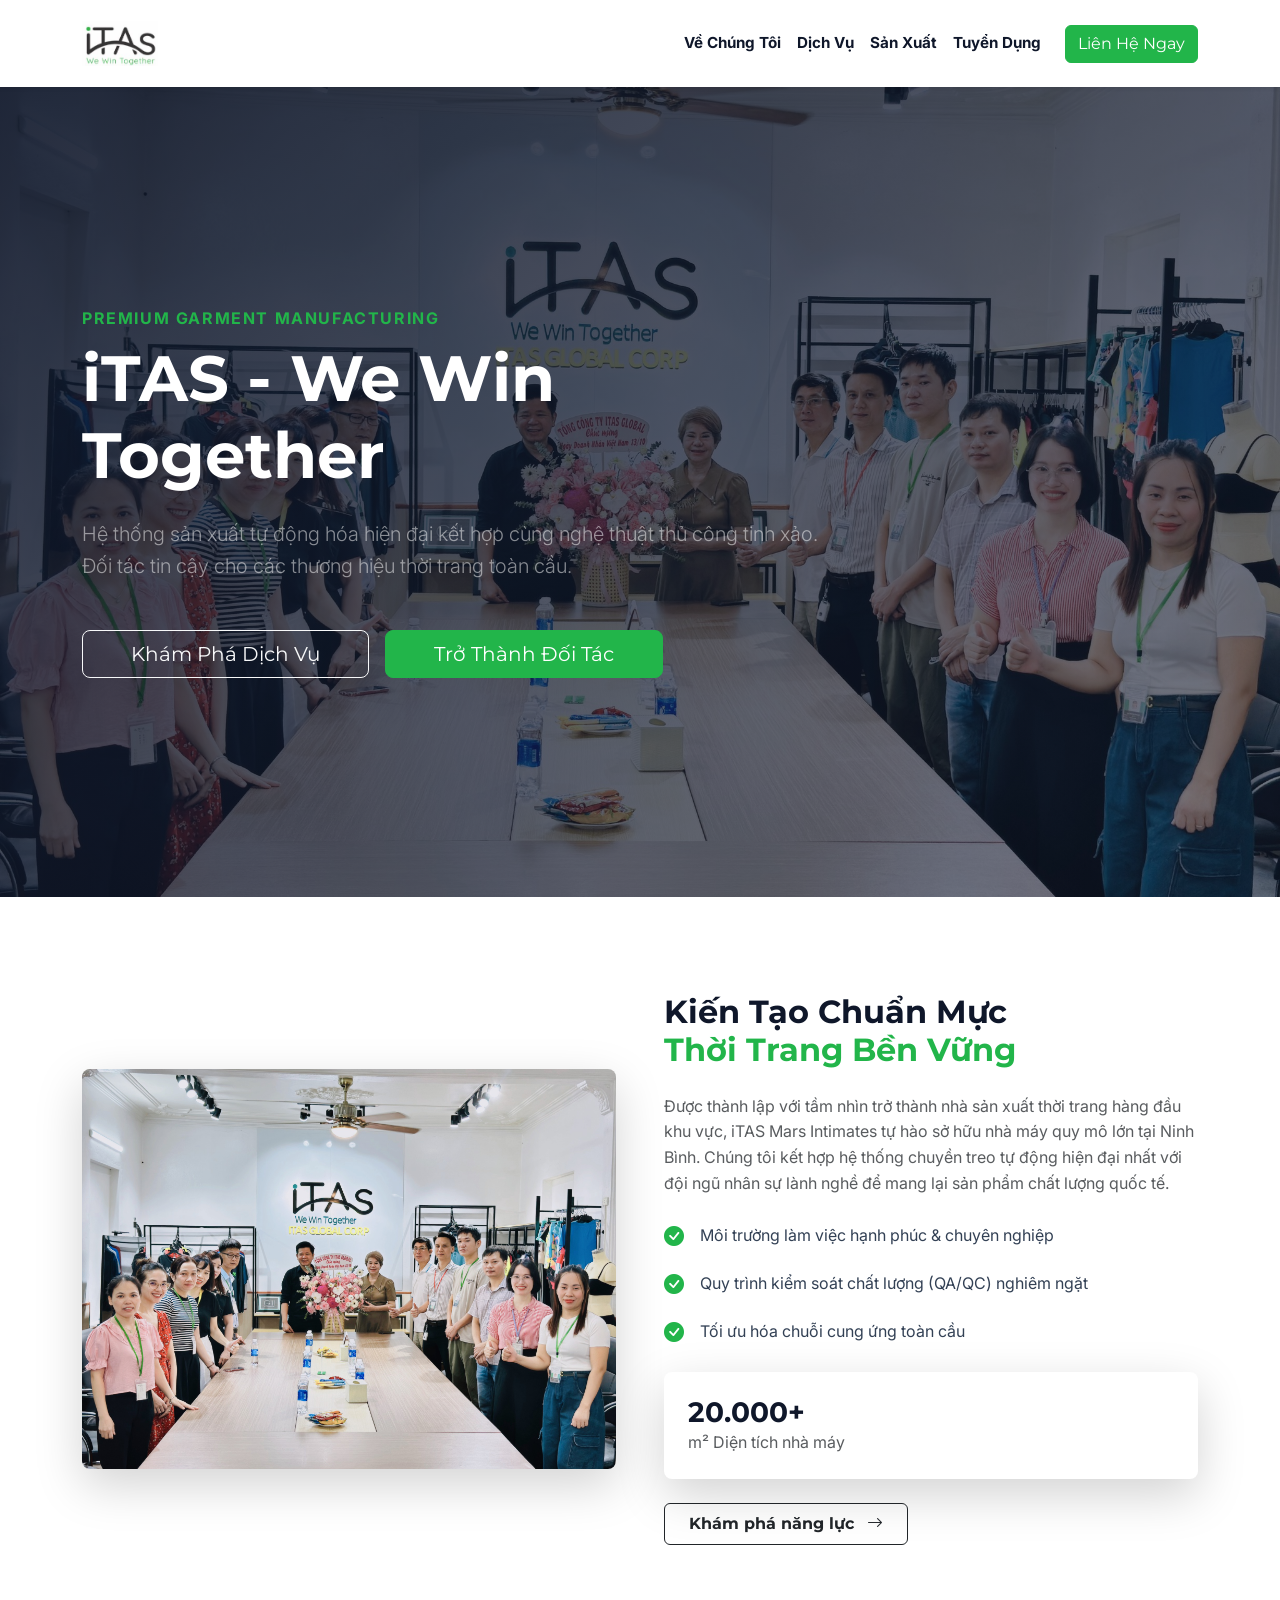
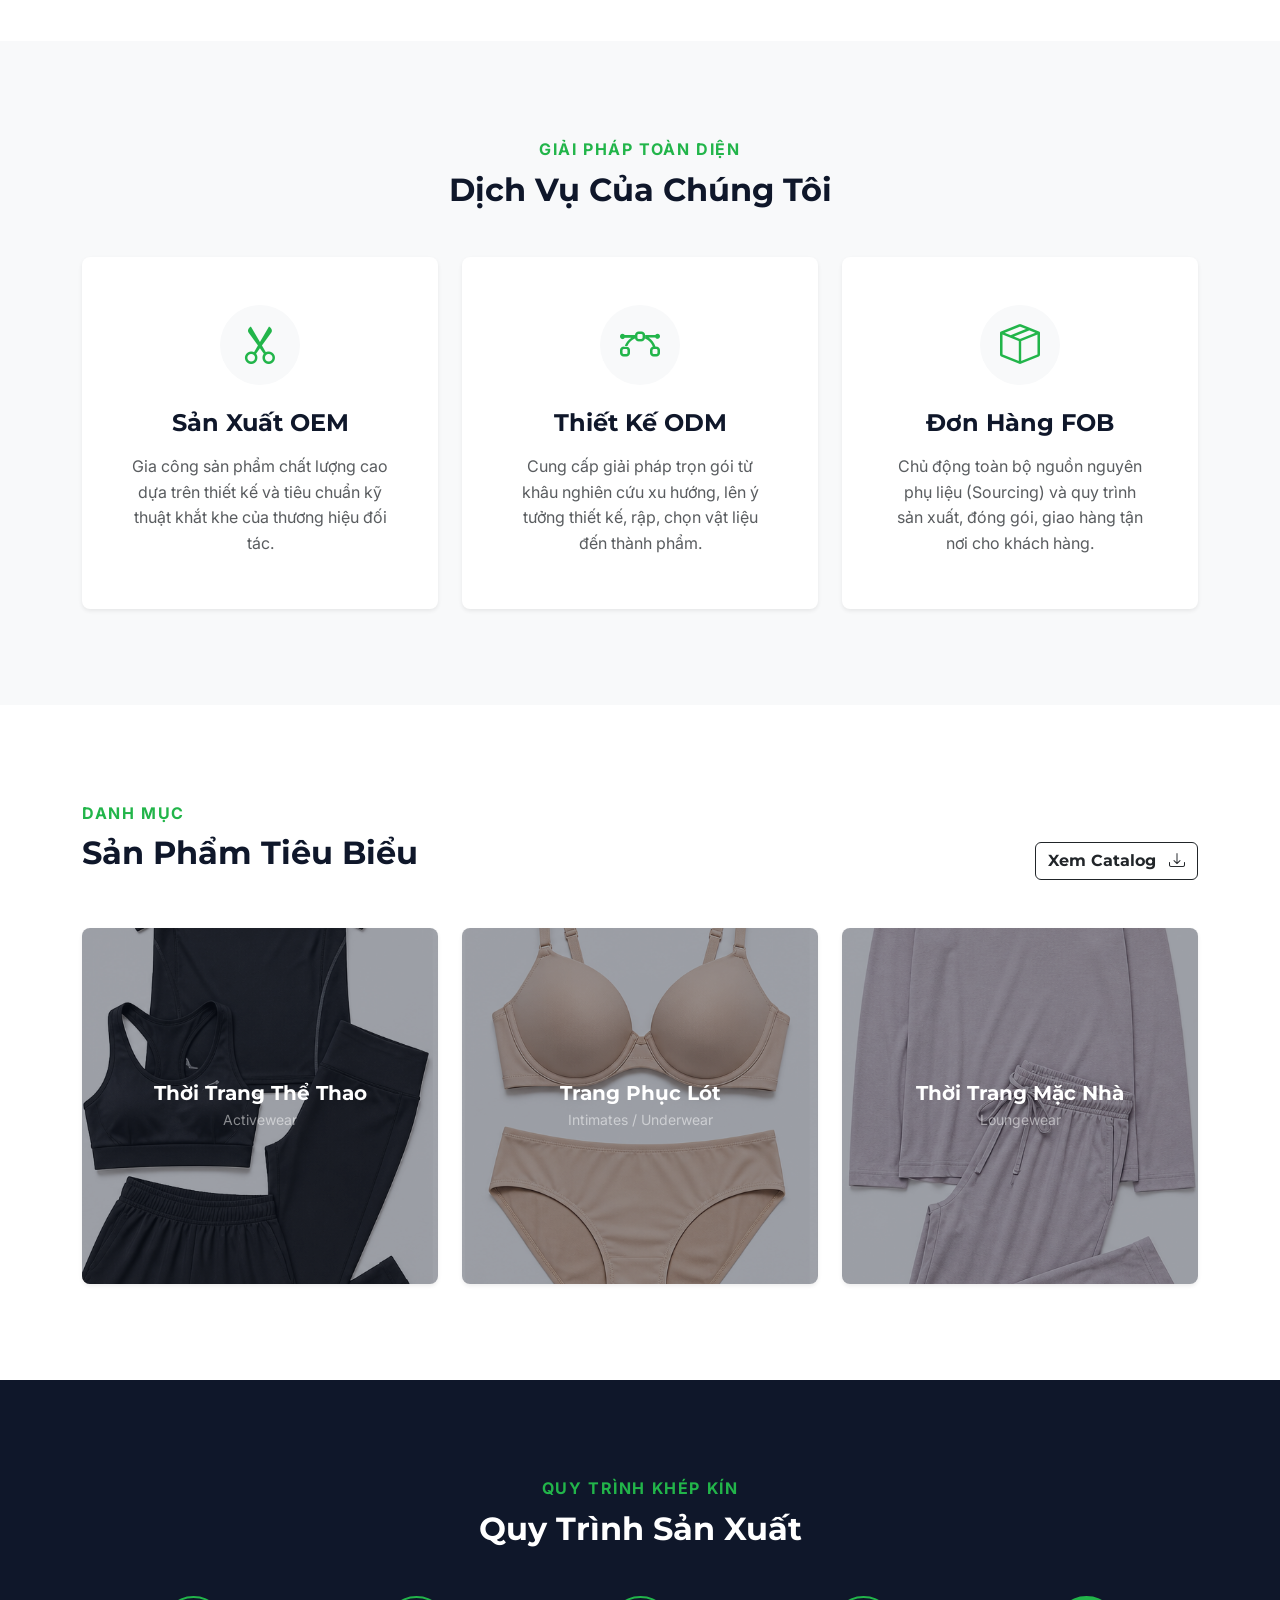
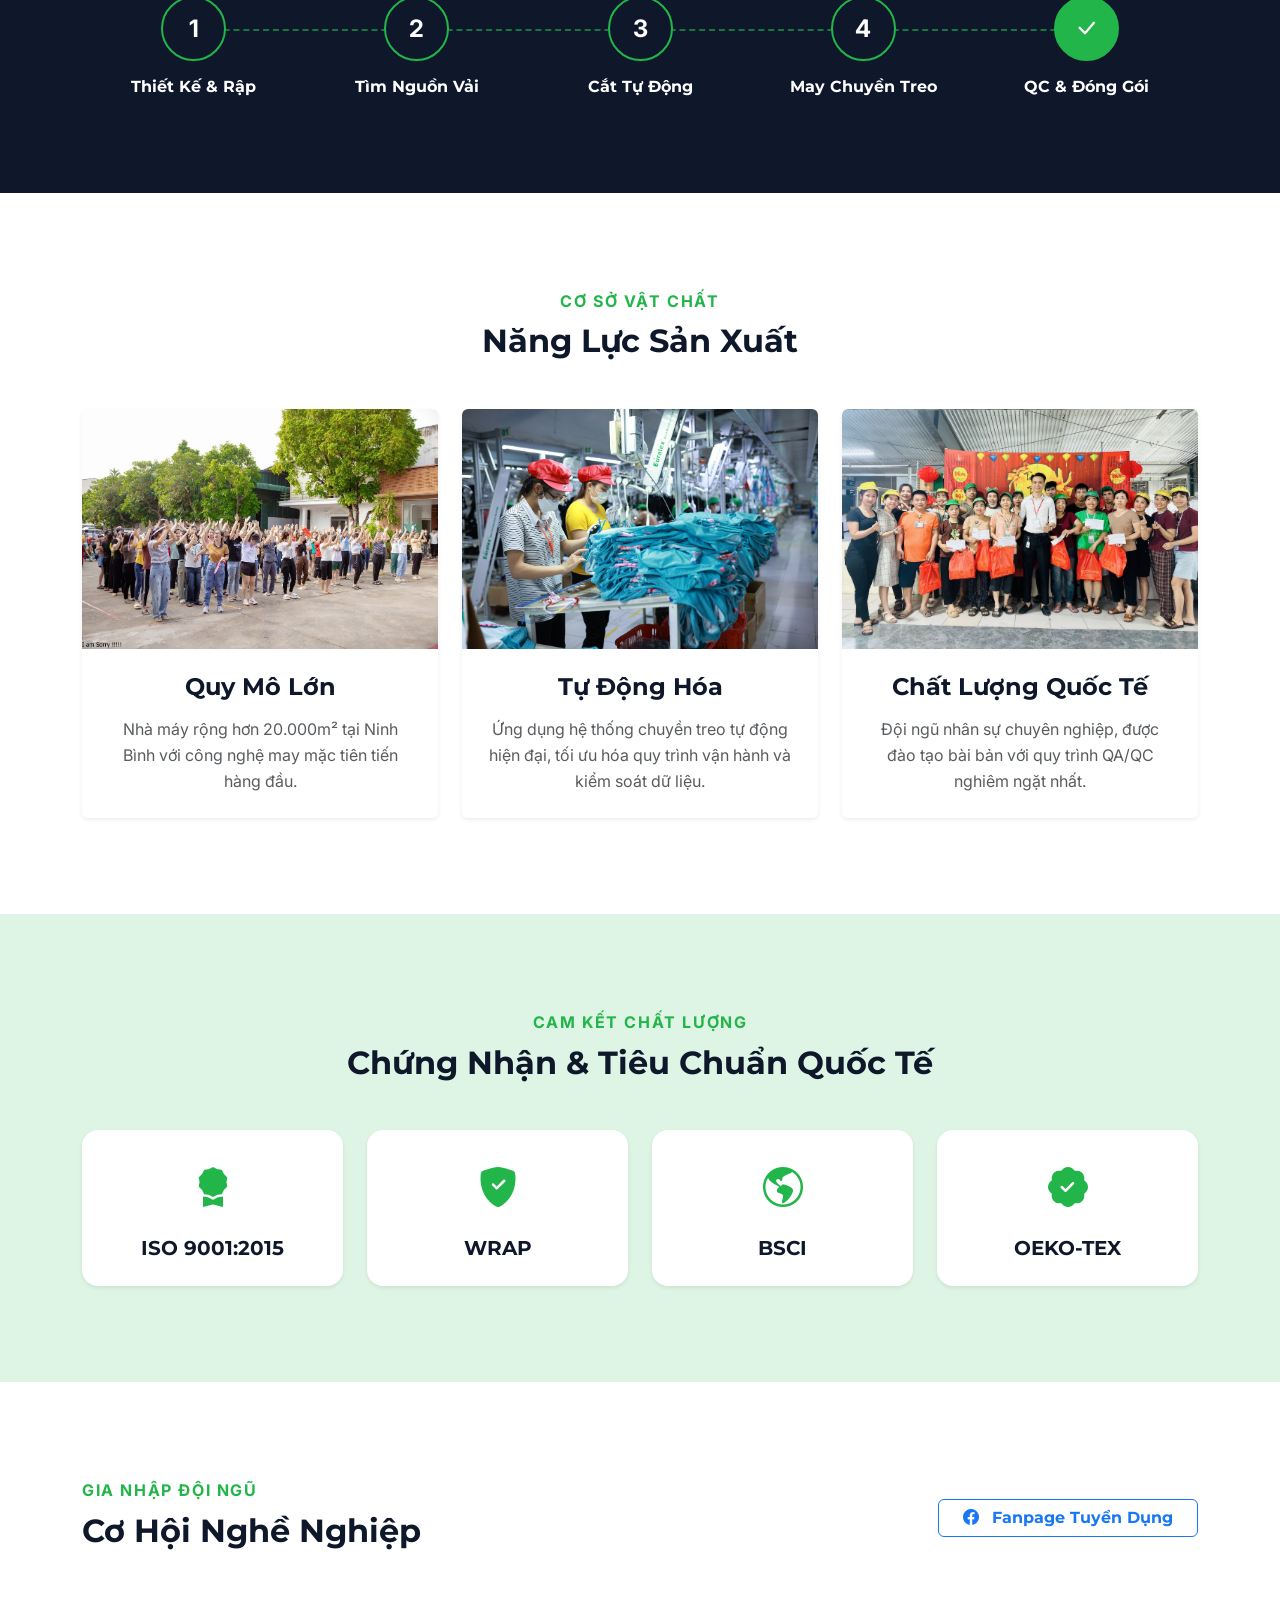
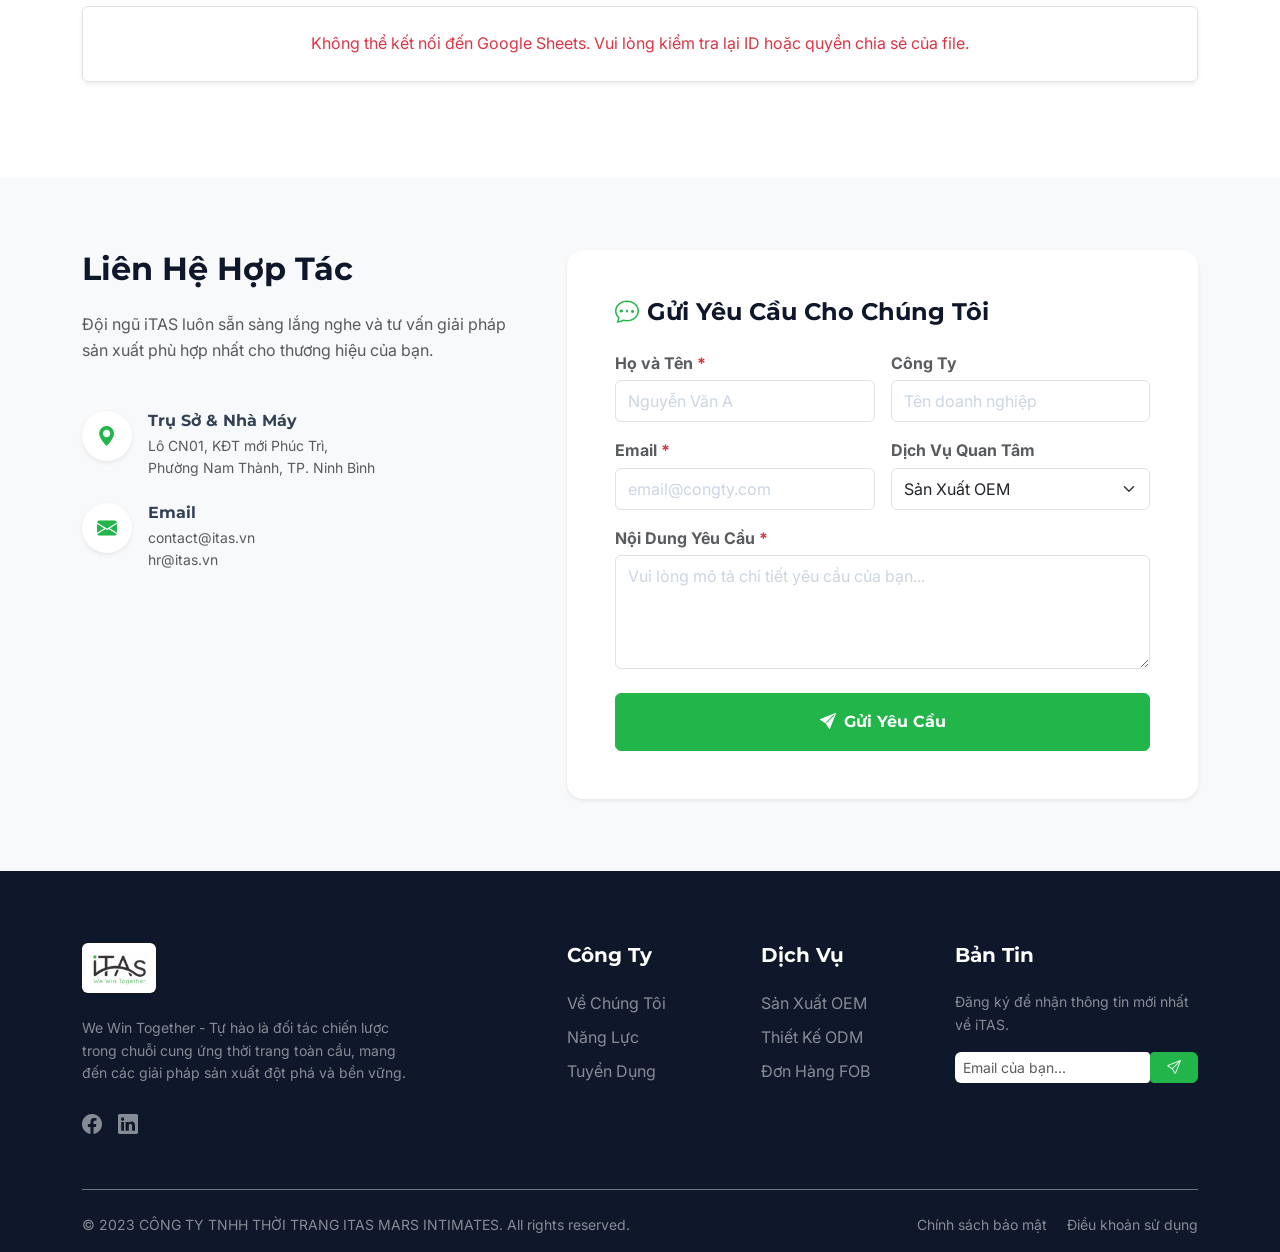
==== commit 7e856a62: "bổ sung thêm các tính năng liên quan đến ứng tuyển và gửi yêu cầu" ====
--- a/index.html
+++ b/index.html
@@ -16,7 +16,7 @@
     <link href="https://cdn.jsdelivr.net/npm/bootstrap-icons@1.10.5/font/bootstrap-icons.css" rel="stylesheet">
     
     <!-- Custom B2B Stylesheet -->
-    <link href="css/style.css" rel="stylesheet">
+    <link href="css/style.min.css" rel="stylesheet">
 </head>
 <body>
 
@@ -294,34 +294,41 @@
                 </div>
                 <div class="row justify-content-center">
                     <div class="col-lg-12">
-                        <div class="list-group shadow-sm border-0">
-                            <div class="list-group-item list-group-item-action d-flex flex-column flex-md-row justify-content-between align-items-md-center p-4 border-bottom">
-                                <div class="mb-3 mb-md-0">
-                                    <h5 class="fw-bold mb-2 text-primary-dark">Công nhân May công nghiệp</h5>
-                                    <span class="badge bg-accent-soft text-accent mb-2 px-3 py-2 rounded-pill">Đang tuyển</span>
-                                    <p class="text-muted small mb-0"><i class="bi bi-geo-alt me-1"></i> KĐT Phúc Trì, Ninh Bình &nbsp;|&nbsp; <i class="bi bi-cash me-1"></i> Thu nhập: Lương cứng + Thưởng</p>
-                                </div>
-                                <button class="btn btn-outline-dark px-4 rounded-pill">Xem chi tiết</button>
-                            </div>
-                            
-                            <div class="list-group-item list-group-item-action d-flex flex-column flex-md-row justify-content-between align-items-md-center p-4 border-bottom">
-                                <div class="mb-3 mb-md-0">
-                                    <h5 class="fw-bold mb-2 text-primary-dark">Quản lý / Tổ trưởng Chuyền may</h5>
-                                    <span class="badge bg-accent-soft text-accent mb-2 px-3 py-2 rounded-pill">Đang tuyển</span>
-                                    <p class="text-muted small mb-0"><i class="bi bi-geo-alt me-1"></i> KĐT Phúc Trì, Ninh Bình &nbsp;|&nbsp; <i class="bi bi-mortarboard me-1"></i> Yêu cầu: Quản lý chất lượng</p>
-                                </div>
-                                <button class="btn btn-outline-dark px-4 rounded-pill">Xem chi tiết</button>
-                            </div>
-
-                            <div class="list-group-item list-group-item-action d-flex flex-column flex-md-row justify-content-between align-items-md-center p-4">
-                                <div class="mb-3 mb-md-0">
-                                    <h5 class="fw-bold mb-2 text-primary-dark">Kỹ thuật viên Hệ thống chuyền</h5>
-                                    <span class="badge bg-accent-soft text-accent mb-2 px-3 py-2 rounded-pill">Đang tuyển</span>
-                                    <p class="text-muted small mb-0"><i class="bi bi-geo-alt me-1"></i> KĐT Phúc Trì, Ninh Bình &nbsp;|&nbsp; <i class="bi bi-tools me-1"></i> Yêu cầu: Am hiểu bảo trì</p>
-                                </div>
-                                <button class="btn btn-outline-dark px-4 rounded-pill">Xem chi tiết</button>
-                            </div>
-                        </div>
+                        <!-- JavaScript sẽ tự động vẽ danh sách công việc vào div này -->
+                        <div class="list-group shadow-sm border-0" id="job-list-container">
+                            <!-- Nội dung được sinh ra tự động -->
+                        </div>
+                    </div>
+                </div>
+            </div>
+
+            <!-- JOB DETAILS OFFCANVAS (Thanh trượt bên phải hiển thị chi tiết CV) -->
+            <div class="offcanvas offcanvas-end shadow" tabindex="-1" id="jobDetailsOffcanvas" aria-labelledby="jobDetailsOffcanvasLabel" style="width: 450px; max-width: 100vw;">
+                <div class="offcanvas-header bg-light border-bottom p-4">
+                    <h5 class="offcanvas-title fw-bold text-primary-dark" id="jobDetailsOffcanvasLabel">Chi Tiết Công Việc</h5>
+                    <button type="button" class="btn-close" data-bs-dismiss="offcanvas" aria-label="Close"></button>
+                </div>
+                <div class="offcanvas-body p-4">
+                    <span class="badge bg-accent-soft text-accent mb-3 px-3 py-2 rounded-pill" id="oc-type">Toàn thời gian</span>
+                    <h4 class="fw-bold mb-3 text-primary-dark" id="oc-title">Tên Công Việc</h4>
+                    
+                    <div class="d-flex align-items-center mb-4 text-muted small">
+                        <i class="bi bi-geo-alt me-2"></i> <span id="oc-location">Ninh Bình</span>
+                        <span class="mx-2">|</span> 
+                        <i class="bi bi-cash me-2"></i> <span id="oc-salary" class="text-accent fw-bold">Thỏa thuận</span>
+                    </div>
+
+                    <h6 class="fw-bold text-primary-dark mb-3"><i class="bi bi-briefcase me-2 text-accent"></i>Mô tả công việc</h6>
+                    <div class="text-muted small mb-4" id="oc-desc"></div>
+
+                    <h6 class="fw-bold text-primary-dark mb-3"><i class="bi bi-person-check me-2 text-accent"></i>Yêu cầu ứng viên</h6>
+                    <div class="text-muted small mb-4" id="oc-req"></div>
+
+                    <h6 class="fw-bold text-primary-dark mb-3"><i class="bi bi-gift me-2 text-accent"></i>Quyền lợi được hưởng</h6>
+                    <div class="text-muted small mb-4" id="oc-ben"></div>
+
+                    <div class="d-grid mt-5">
+                        <a href="#contact" class="btn btn-primary fw-bold py-3" data-bs-dismiss="offcanvas" onclick="prepareApplicationForm()">Ứng Tuyển Ngay</a>
                     </div>
                 </div>
             </div>
@@ -364,23 +371,28 @@
                     <div class="col-lg-7">
                         <div class="bg-white p-4 p-md-5 rounded-4 shadow-sm contact-form-card">
                             <h4 class="fw-bold mb-4 text-primary-dark"><i class="bi bi-chat-dots text-accent me-2"></i>Gửi Yêu Cầu Cho Chúng Tôi</h4>
-                            <form>
+                            <!-- Thuộc tính action trỏ tới dịch vụ xử lý Form (Ví dụ: Formspree) -->
+                            <form action="https://formspree.io/f/xnjwprjv" method="POST">
+                                <!-- Tiêu đề tùy chỉnh khi gửi về email -->
+                                <input type="hidden" name="_subject" value="[iTAS Website] Khách hàng liên hệ mới!">
+                                <!-- Trường ẩn "Bẫy Mật Ong" để chống bot spam -->
+                                <input type="text" name="_gotcha" style="display:none">
                                 <div class="row g-3">
                                     <div class="col-md-6">
                                         <label for="name" class="form-label fw-bold text-muted mb-1">Họ và Tên <span class="text-danger">*</span></label>
-                                        <input type="text" class="form-control form-control-b2b py-2" id="name" placeholder="Nguyễn Văn A" required>
+                                        <input type="text" class="form-control form-control-b2b py-2" id="name" name="Họ Tên" placeholder="Nguyễn Văn A" required>
                                     </div>
                                     <div class="col-md-6">
                                         <label for="company" class="form-label fw-bold text-muted mb-1">Công Ty</label>
-                                        <input type="text" class="form-control form-control-b2b py-2" id="company" placeholder="Tên doanh nghiệp">
+                                        <input type="text" class="form-control form-control-b2b py-2" id="company" name="Công Ty" placeholder="Tên doanh nghiệp">
                                     </div>
                                     <div class="col-md-6">
                                         <label for="email" class="form-label fw-bold text-muted mb-1">Email <span class="text-danger">*</span></label>
-                                        <input type="email" class="form-control form-control-b2b py-2" id="email" placeholder="email@congty.com" required>
+                                        <input type="email" class="form-control form-control-b2b py-2" id="email" name="Email" placeholder="email@congty.com" required>
                                     </div>
                                     <div class="col-md-6">
                                         <label for="service" class="form-label fw-bold text-muted mb-1">Dịch Vụ Quan Tâm</label>
-                                        <select class="form-select form-control-b2b py-2" id="service">
+                                        <select class="form-select form-control-b2b py-2" id="service" name="Dịch Vụ Quan Tâm">
                                             <option value="oem">Sản Xuất OEM</option>
                                             <option value="odm">Thiết Kế ODM</option>
                                             <option value="fob">Đơn Hàng FOB</option>
@@ -388,7 +400,7 @@
                                     </div>
                                     <div class="col-12">
                                         <label for="message" class="form-label fw-bold text-muted mb-1">Nội Dung Yêu Cầu <span class="text-danger">*</span></label>
-                                        <textarea class="form-control form-control-b2b py-2" id="message" rows="4" placeholder="Vui lòng mô tả chi tiết yêu cầu của bạn..." required></textarea>
+                                        <textarea class="form-control form-control-b2b py-2" id="message" name="Nội Dung Yêu Cầu" rows="4" placeholder="Vui lòng mô tả chi tiết yêu cầu của bạn..." required></textarea>
                                     </div>
                                     <div class="col-12 mt-4">
                                         <button type="submit" class="btn btn-primary w-100 py-3 fw-bold"><i class="bi bi-send-fill me-2"></i>Gửi Yêu Cầu</button>
@@ -451,5 +463,6 @@
 
     <!-- JS Scripts -->
     <script src="https://cdn.jsdelivr.net/npm/bootstrap@5.3.0/dist/js/bootstrap.bundle.min.js"></script>
+    <script src="js/main.js"></script>
 </body>
 </html>
--- a/css/style.min.css
+++ b/css/style.min.css
@@ -0,0 +1 @@
+:root{--color-primary-dark:#0f172a;--color-primary-light:#1e293b;--color-accent:#22B54A;--color-accent-hover:#1a943c;--color-accent-soft:rgba(34, 181, 74, 0.15);--font-heading:'Montserrat',sans-serif;--font-body:'Inter',sans-serif;--transition-base:all 0.3s ease;--shadow-md:0 10px 15px -3px rgba(0, 0, 0, 0.05),0 4px 6px -2px rgba(0, 0, 0, 0.025);--shadow-lg-hover:0 20px 25px -5px rgba(0, 0, 0, 0.1),0 10px 10px -5px rgba(0, 0, 0, 0.04)}body{font-family:var(--font-body);color:#334155;line-height:1.6;background-color:#fff}.navbar-brand,.section__title,h1,h2,h3,h4,h5,h6{font-family:var(--font-heading);font-weight:700}.text-primary-dark{color:var(--color-primary-dark)!important}.bg-primary-dark{background-color:var(--color-primary-dark)!important}.text-accent{color:var(--color-accent)!important}.bg-accent{background-color:var(--color-accent)!important}.bg-accent-soft{background-color:var(--color-accent-soft)!important}.border-accent{border:2px solid var(--color-accent)!important}.tracking-wide{letter-spacing:.1em}.text-white-hover:hover{color:#fff!important}.btn{font-family:var(--font-heading);transition:var(--transition-base)}.btn.btn-primary{--bs-btn-color:#fff;--bs-btn-bg:var(--color-accent);--bs-btn-border-color:var(--color-accent);--bs-btn-hover-color:#fff;--bs-btn-hover-bg:var(--color-accent-hover);--bs-btn-hover-border-color:var(--color-accent-hover);--bs-btn-active-bg:var(--color-accent-hover)}.btn.btn-primary:hover{transform:translateY(-2px);box-shadow:0 10px 15px -3px rgba(34,181,74,.3)}.btn-outline-primary{color:var(--color-primary-dark)!important;border-color:var(--color-primary-dark)!important}.btn-facebook{color:#1877f2!important;border-color:#1877f2!important}.btn-facebook:hover{background-color:#1877f2!important;color:#fff!important;border-color:#1877f2!important}.btn-outline-primary:hover{background-color:var(--color-primary-dark)!important;color:#fff!important}.header__logo{max-height:45px;width:auto}.nav-link{color:var(--color-primary-dark)!important;font-size:.95rem;transition:var(--transition-base)}.nav-link:hover{color:var(--color-accent)!important}.hero{min-height:90vh;background-image:url(../images/hero-bg.jpg);background-size:cover;background-position:center;background-repeat:no-repeat;background-attachment:fixed}.hero__overlay{position:absolute;top:0;left:0;width:100%;height:100%;background:linear-gradient(135deg,rgba(15,23,42,.9) 0,rgba(15,23,42,.5) 100%);z-index:1}.section__title{color:var(--color-primary-dark)}.card-b2b{transition:var(--transition-base)}.card-b2b:hover{transform:translateY(-10px);box-shadow:var(--shadow-lg-hover)!important}.card-b2b__img{height:240px;object-fit:cover;transition:transform .6s ease}.card-b2b:hover .card-b2b__img{transform:scale(1.05)}.service-card{border-bottom:4px solid transparent;transition:var(--transition-base)}.service-card:hover{border-bottom-color:var(--color-accent);transform:translateY(-5px);box-shadow:var(--shadow-md)!important}.service-card:hover .service-card__icon{background-color:var(--color-accent)!important}.service-card:hover .service-card__icon i{color:#fff!important}.product-card__content{transition:var(--transition-base);background:rgba(15,23,42,.4);height:100%}.product-card:hover .product-card__content{background:rgba(15,23,42,.8)}.process-container{position:relative}.process-step{position:relative;z-index:1}.process-step__number{width:65px;height:65px;transition:var(--transition-base)}.process-step:hover .process-step__number{background-color:var(--color-accent)!important;color:#fff!important;transform:scale(1.1);box-shadow:0 0 20px rgba(34,181,74,.4)}.form-control-b2b::placeholder{color:#94a3b8;color:#cbd5e1;opacity:1}@media (min-width:768px){.process-step:not(:last-child)::after{content:'';position:absolute;top:32.5px;left:50%;width:100%;border-top:2px dashed var(--color-accent);z-index:-1;opacity:.6}}@media (max-width:767px){.process-step:not(:last-child)::after{content:'\f229';font-family:bootstrap-icons;position:absolute;bottom:-2.2rem;left:50%;transform:translateX(-50%);color:var(--color-accent);font-size:1.5rem;opacity:.8}}.cert-card{transition:var(--transition-base);border:2px solid transparent;cursor:pointer}.cert-card:hover{transform:translateY(-5px);border-color:var(--color-accent);box-shadow:var(--shadow-md)!important}.footer__links a{transition:color .2s}.footer__links a:hover{color:var(--color-accent)!important;text-decoration:underline!important}.list-group-item-action:hover{background-color:#f8fafc;border-left:4px solid var(--color-accent)}.btn-job-detail{color:var(--color-primary-dark)!important;border-color:var(--color-primary-dark)!important}.btn-job-detail:hover{background-color:var(--color-accent)!important;border-color:var(--color-accent)!important;color:#fff!important}
